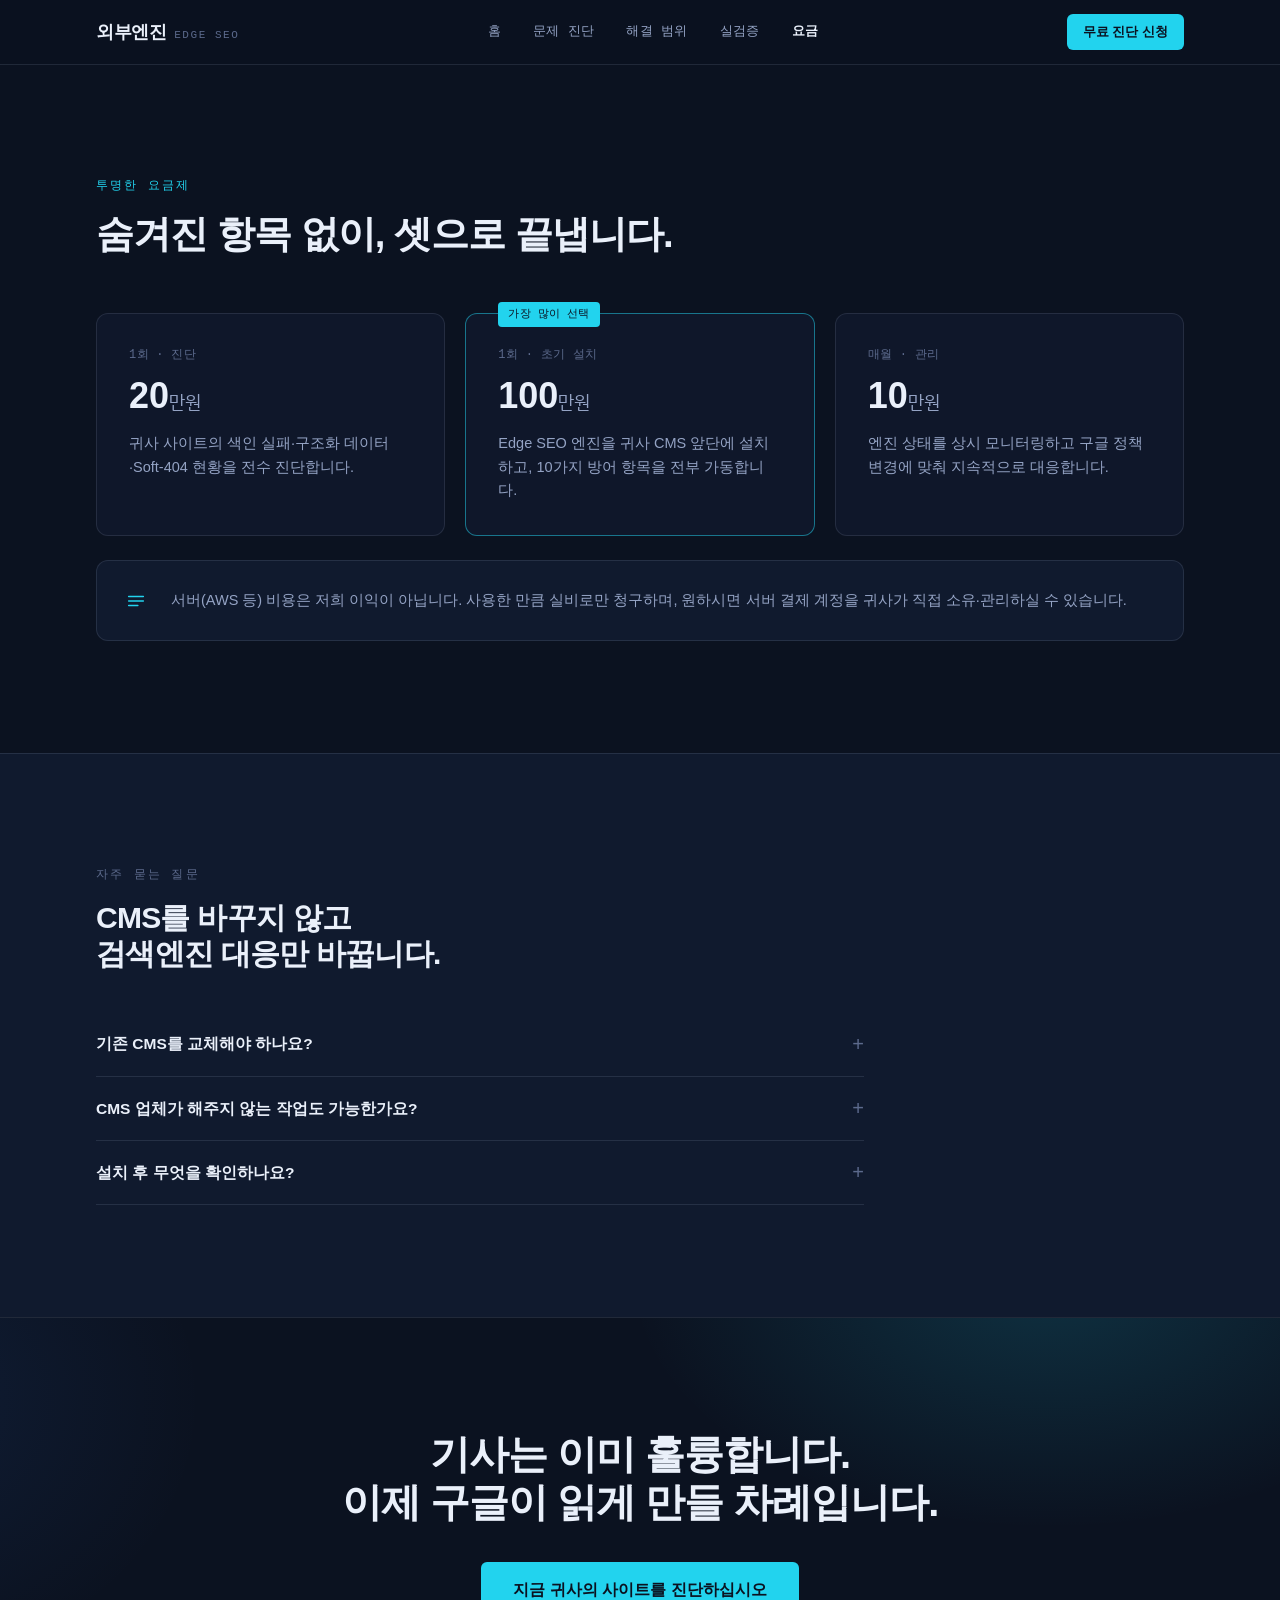
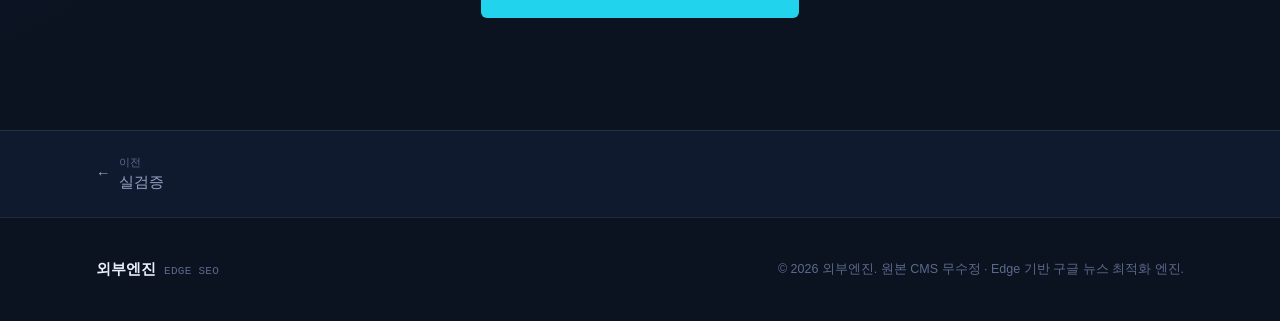
==== pricing.html @ a39e1052 "Add multi-page Edge SEO landing site" ====
<!doctype html>
<html lang="ko">
<head>
<meta charset="utf-8">
<meta name="viewport" content="width=device-width, initial-scale=1">
<title>요금 — 외부엔진 Edge SEO</title>
<link rel="preconnect" href="https://fonts.googleapis.com">
<link rel="preconnect" href="https://fonts.gstatic.com" crossorigin>
<link rel="stylesheet" href="https://fonts.googleapis.com/css2?family=Gothic+A1:wght@500;700;800;900&family=IBM+Plex+Sans+KR:wght@400;500;600;700&family=IBM+Plex+Mono:wght@400;500;600&display=swap">
<link rel="stylesheet" href="style.css">
</head>
<body class="bg-bg text-ink font-body">

<header class="sticky top-0 z-50 border-b border-bord bg-bg/80 backdrop-blur-md">
  <div class="mx-auto max-w-6xl px-5 sm:px-8 h-16 flex items-center justify-between">
    <a href="index.html" class="flex items-baseline gap-2 shrink-0">
      <span class="font-display font-black text-lg tracking-tight">외부엔진</span>
      <span class="font-mono text-[11px] tracking-[0.14em] text-inkfaint uppercase hidden sm:inline">Edge&nbsp;SEO</span>
    </a>
    <nav class="hidden md:flex items-center gap-8 font-mono text-[13px] tracking-wide">
      <a href="index.html" class="text-inkdim hover:text-ink transition-colors">홈</a>
      <a href="problem.html" class="text-inkdim hover:text-ink transition-colors">문제 진단</a>
      <a href="solution.html" class="text-inkdim hover:text-ink transition-colors">해결 범위</a>
      <a href="proof.html" class="text-inkdim hover:text-ink transition-colors">실검증</a>
      <a href="pricing.html" class="text-ink font-semibold" aria-current="page">요금</a>
    </nav>
    <a href="pricing.html#cta" class="shrink-0 rounded-md bg-accent text-bg font-semibold text-[13px] px-4 py-2 hover:bg-white transition-colors">
      무료 진단 신청
    </a>
  </div>
  <nav class="md:hidden flex items-center gap-5 overflow-x-auto px-5 pb-3 font-mono text-[12.5px] tracking-wide border-t border-bord">
      <a href="index.html" class="text-inkdim hover:text-ink transition-colors">홈</a>
      <a href="problem.html" class="text-inkdim hover:text-ink transition-colors">문제 진단</a>
      <a href="solution.html" class="text-inkdim hover:text-ink transition-colors">해결 범위</a>
      <a href="proof.html" class="text-inkdim hover:text-ink transition-colors">실검증</a>
      <a href="pricing.html" class="text-ink font-semibold" aria-current="page">요금</a>
  </nav>
</header>

<main>

<section>
  <div class="mx-auto max-w-6xl px-5 sm:px-8 py-20 sm:py-28">
    <div class="fx-init max-w-2xl">
      <p class="font-mono text-[12px] tracking-[0.18em] uppercase text-accent mb-4">투명한 요금제</p>
      <h1 class="font-display font-extrabold text-3xl sm:text-[2.4rem] leading-[1.2] tracking-tight">
        숨겨진 항목 없이, 셋으로 끝냅니다.
      </h1>
    </div>

    <div class="mt-14 grid md:grid-cols-3 gap-5">
      <div class="fx-init rounded-xl border border-bord bg-surface p-8 flex flex-col">
        <p class="font-mono text-[12px] tracking-wide uppercase text-inkfaint">1회 · 진단</p>
        <p class="mt-3 font-display font-extrabold text-4xl tnum">20<span class="text-lg font-body font-normal text-inkdim">만원</span></p>
        <p class="mt-4 text-[14.5px] leading-relaxed text-inkdim flex-1">귀사 사이트의 색인 실패·구조화 데이터·Soft-404 현황을 전수 진단합니다.</p>
      </div>
      <div class="fx-init rounded-xl border border-accent/50 bg-surface p-8 flex flex-col relative">
        <span class="absolute -top-3 left-8 font-mono text-[11px] tracking-wide uppercase bg-accent text-bg px-2.5 py-1 rounded">가장 많이 선택</span>
        <p class="font-mono text-[12px] tracking-wide uppercase text-inkfaint">1회 · 초기 설치</p>
        <p class="mt-3 font-display font-extrabold text-4xl tnum">100<span class="text-lg font-body font-normal text-inkdim">만원</span></p>
        <p class="mt-4 text-[14.5px] leading-relaxed text-inkdim flex-1">Edge SEO 엔진을 귀사 CMS 앞단에 설치하고, 10가지 방어 항목을 전부 가동합니다.</p>
      </div>
      <div class="fx-init rounded-xl border border-bord bg-surface p-8 flex flex-col">
        <p class="font-mono text-[12px] tracking-wide uppercase text-inkfaint">매월 · 관리</p>
        <p class="mt-3 font-display font-extrabold text-4xl tnum">10<span class="text-lg font-body font-normal text-inkdim">만원</span></p>
        <p class="mt-4 text-[14.5px] leading-relaxed text-inkdim flex-1">엔진 상태를 상시 모니터링하고 구글 정책 변경에 맞춰 지속적으로 대응합니다.</p>
      </div>
    </div>

    <div class="fx-init mt-6 rounded-xl border border-bord bg-bgalt p-6 sm:p-7 flex flex-col sm:flex-row sm:items-center gap-3 sm:gap-6">
      <svg class="shrink-0" width="22" height="22" viewBox="0 0 24 24" fill="none" stroke="#22D3EE" stroke-width="1.7" stroke-linecap="round" stroke-linejoin="round"><path d="M4 7h16M4 12h16M4 17h10"/></svg>
      <p class="text-[14.5px] leading-relaxed text-inkdim">
        서버(AWS 등) 비용은 저희 이익이 아닙니다. 사용한 만큼 실비로만 청구하며, 원하시면 서버 결제 계정을 귀사가 직접 소유·관리하실 수 있습니다.
      </p>
    </div>
  </div>
</section>

<section class="border-t border-bord bg-bgalt">
  <div class="mx-auto max-w-6xl px-5 sm:px-8 py-20 sm:py-28">
    <div class="fx-init max-w-2xl mb-10">
      <p class="font-mono text-[12px] tracking-[0.18em] uppercase text-inkfaint mb-4">자주 묻는 질문</p>
      <h2 class="font-display font-extrabold text-2xl sm:text-3xl leading-[1.2] tracking-tight">
        CMS를 바꾸지 않고<br>검색엔진 대응만 바꿉니다.
      </h2>
    </div>
    <div class="max-w-3xl">
      
      <details class="fx-init group border-b border-bord py-5">
        <summary class="flex items-center justify-between cursor-pointer list-none font-display font-bold text-[15.5px]">
          기존 CMS를 교체해야 하나요?
          <span class="text-inkfaint transition-transform group-open:rotate-45 font-normal text-xl leading-none">+</span>
        </summary>
        <p class="mt-3 text-[14.5px] leading-relaxed text-inkdim">아닙니다. 카페24·워드프레스·엔디소프트 등 주요 CMS와 자체 구축형 시스템 앞단에 연결하는 방식입니다. 원본 콘텐츠와 관리자 화면은 그대로 유지합니다.</p>
      </details>
      <details class="fx-init group border-b border-bord py-5">
        <summary class="flex items-center justify-between cursor-pointer list-none font-display font-bold text-[15.5px]">
          CMS 업체가 해주지 않는 작업도 가능한가요?
          <span class="text-inkfaint transition-transform group-open:rotate-45 font-normal text-xl leading-none">+</span>
        </summary>
        <p class="mt-3 text-[14.5px] leading-relaxed text-inkdim">CMS가 기본 기능으로 제공하지 않거나 운영 정책상 직접 수정해주지 않는 기자 프로필, 발행사 정보, 로고 규격, 대표 URL, 뉴스 사이트맵 신호 등을 외부엔진에서 보완할 수 있습니다.</p>
      </details>
      <details class="fx-init group border-b border-bord py-5">
        <summary class="flex items-center justify-between cursor-pointer list-none font-display font-bold text-[15.5px]">
          설치 후 무엇을 확인하나요?
          <span class="text-inkfaint transition-transform group-open:rotate-45 font-normal text-xl leading-none">+</span>
        </summary>
        <p class="mt-3 text-[14.5px] leading-relaxed text-inkdim">대표 기사와 홈페이지의 HTML·JSON-LD·Canonical·뉴스 사이트맵·접속 응답을 확인하고, Search Console 자료와 함께 적용 범위를 검증합니다.</p>
      </details>
    </div>
  </div>
</section>

<section id="cta" class="relative overflow-hidden border-t border-bord">
  <div class="absolute inset-0 glow"></div>
  <div class="relative mx-auto max-w-6xl px-5 sm:px-8 py-20 sm:py-28 text-center">
    <h2 class="fx-init font-display font-extrabold text-3xl sm:text-[2.5rem] leading-[1.2] tracking-tight max-w-3xl mx-auto">
      기사는 이미 훌륭합니다.<br>이제 구글이 읽게 만들 차례입니다.
    </h2>
    <div class="fx-init mt-9">
      <a href="mailto:mjsong2313@gmail.com?subject=%EC%99%B8%EB%B6%80%EC%97%94%EC%A7%84%20%EB%AC%B4%EB%A3%8C%20%EC%A7%84%EB%8B%A8%20%EC%8B%A0%EC%B2%AD" class="inline-flex justify-center items-center rounded-md bg-accent text-bg font-semibold px-8 py-4 hover:bg-white transition-colors">
        지금 귀사의 사이트를 진단하십시오
      </a>
    </div>
  </div>
</section>

</main>

<nav class="border-t border-bord bg-bgalt" aria-label="페이지 이동">
  <div class="mx-auto max-w-6xl px-5 sm:px-8 py-6 flex items-center justify-between text-[14.5px]">
    <a href="proof.html" class="group inline-flex items-center gap-2 text-inkdim hover:text-ink transition-colors">
        <span aria-hidden="true">←</span>
        <span><span class="block text-[11px] font-mono uppercase tracking-wide text-inkfaint">이전</span>실검증</span>
      </a>
    <span></span>
  </div>
</nav>
<footer class="border-t border-bord">
  <div class="mx-auto max-w-6xl px-5 sm:px-8 py-10 flex flex-col sm:flex-row items-start sm:items-center justify-between gap-4">
    <div class="flex items-baseline gap-2">
      <span class="font-display font-black text-[15px]">외부엔진</span>
      <span class="font-mono text-[11px] text-inkfaint uppercase tracking-wide">Edge SEO</span>
    </div>
    <p class="text-[12.5px] text-inkfaint">© 2026 외부엔진. 원본 CMS 무수정 · Edge 기반 구글 뉴스 최적화 엔진.</p>
  </div>
</footer>

<script src="reveal.js"></script>
</body>
</html>
---- style.css ----
/*! tailwindcss v4.3.3 | MIT License | https://tailwindcss.com */
@layer properties{@supports (((-webkit-hyphens:none)) and (not (margin-trim:inline))) or ((-moz-orient:inline) and (not (color:rgb(from red r g b)))){*,:before,:after,::backdrop{--tw-space-y-reverse:0;--tw-border-style:solid;--tw-leading:initial;--tw-font-weight:initial;--tw-tracking:initial;--tw-shadow:0 0 #0000;--tw-shadow-color:initial;--tw-shadow-alpha:100%;--tw-inset-shadow:0 0 #0000;--tw-inset-shadow-color:initial;--tw-inset-shadow-alpha:100%;--tw-ring-color:initial;--tw-ring-shadow:0 0 #0000;--tw-inset-ring-color:initial;--tw-inset-ring-shadow:0 0 #0000;--tw-ring-inset:initial;--tw-ring-offset-width:0px;--tw-ring-offset-color:#fff;--tw-ring-offset-shadow:0 0 #0000;--tw-blur:initial;--tw-brightness:initial;--tw-contrast:initial;--tw-grayscale:initial;--tw-hue-rotate:initial;--tw-invert:initial;--tw-opacity:initial;--tw-saturate:initial;--tw-sepia:initial;--tw-drop-shadow:initial;--tw-drop-shadow-color:initial;--tw-drop-shadow-alpha:100%;--tw-drop-shadow-size:initial;--tw-backdrop-blur:initial;--tw-backdrop-brightness:initial;--tw-backdrop-contrast:initial;--tw-backdrop-grayscale:initial;--tw-backdrop-hue-rotate:initial;--tw-backdrop-invert:initial;--tw-backdrop-opacity:initial;--tw-backdrop-saturate:initial;--tw-backdrop-sepia:initial}}}@layer theme{:root,:host{--font-sans:-apple-system, BlinkMacSystemFont, "Segoe UI", Roboto, "Helvetica Neue", "Noto Sans", Arial, sans-serif, "Apple Color Emoji", "Segoe UI Emoji", "Segoe UI Symbol", "Noto Color Emoji";--font-mono:"IBM Plex Mono", ui-monospace, SFMono-Regular, monospace;--color-black:#000;--color-white:#fff;--spacing:.25rem;--container-2xl:42rem;--container-3xl:48rem;--container-6xl:72rem;--text-lg:1.125rem;--text-lg--line-height:calc(1.75 / 1.125);--text-xl:1.25rem;--text-xl--line-height:calc(1.75 / 1.25);--text-2xl:1.5rem;--text-2xl--line-height:calc(2 / 1.5);--text-3xl:1.875rem;--text-3xl--line-height:calc(2.25 / 1.875);--text-4xl:2.25rem;--text-4xl--line-height:calc(2.5 / 2.25);--text-5xl:3rem;--text-5xl--line-height:1;--text-6xl:3.75rem;--text-6xl--line-height:1;--font-weight-normal:400;--font-weight-medium:500;--font-weight-semibold:600;--font-weight-bold:700;--font-weight-extrabold:800;--font-weight-black:900;--tracking-tight:-.025em;--tracking-wide:.025em;--leading-snug:1.375;--leading-relaxed:1.625;--radius-md:.375rem;--radius-xl:.75rem;--blur-md:12px;--blur-2xl:40px;--default-transition-duration:.15s;--default-transition-timing-function:cubic-bezier(.4, 0, .2, 1);--default-font-family:var(--font-sans);--default-mono-font-family:var(--font-mono);--color-bg:#0b1220;--color-bgalt:#101a2e;--color-surface:#0f172a;--color-surface2:#16213a;--color-bord:#94a3b829;--color-bordstrong:#94a3b84d;--color-ink:#eaf0fa;--color-inkdim:#94a3c4;--color-inkfaint:#5c6a8c;--color-accent:#22d3ee;--color-ok:#34d399;--font-display:"Gothic A1", "Apple SD Gothic Neo", sans-serif;--font-body:"IBM Plex Sans KR", "Apple SD Gothic Neo", sans-serif}}@layer base{*,:after,:before,::backdrop{box-sizing:border-box;border:0 solid;margin:0;padding:0}::file-selector-button{box-sizing:border-box;border:0 solid;margin:0;padding:0}html,:host{-webkit-text-size-adjust:100%;tab-size:4;line-height:1.5;font-family:var(--default-font-family,-apple-system, BlinkMacSystemFont, "Segoe UI", Roboto, "Helvetica Neue", "Noto Sans", Arial, sans-serif, "Apple Color Emoji", "Segoe UI Emoji", "Segoe UI Symbol", "Noto Color Emoji");font-feature-settings:var(--default-font-feature-settings,normal);font-variation-settings:var(--default-font-variation-settings,normal);-webkit-tap-highlight-color:transparent}hr{height:0;color:inherit;border-top-width:1px}abbr:where([title]){-webkit-text-decoration:underline dotted;text-decoration:underline dotted}h1,h2,h3,h4,h5,h6{font-size:inherit;font-weight:inherit}a{color:inherit;-webkit-text-decoration:inherit;-webkit-text-decoration:inherit;-webkit-text-decoration:inherit;text-decoration:inherit}b,strong{font-weight:bolder}code,kbd,samp,pre{font-family:var(--default-mono-font-family,ui-monospace, SFMono-Regular, Menlo, Monaco, Consolas, "Liberation Mono", "Courier New", monospace);font-feature-settings:var(--default-mono-font-feature-settings,normal);font-variation-settings:var(--default-mono-font-variation-settings,normal);font-size:1em}small{font-size:80%}sub,sup{vertical-align:baseline;font-size:75%;line-height:0;position:relative}sub{bottom:-.25em}sup{top:-.5em}table{text-indent:0;border-color:inherit;border-collapse:collapse}:-moz-focusring:where(:not(iframe)){outline:auto}progress{vertical-align:baseline}summary{display:list-item}ol,ul,menu{list-style:none}img,svg,video,canvas,audio,iframe,embed,object{vertical-align:middle;display:block}img,video{max-width:100%;height:auto}button,input,select,optgroup,textarea{font:inherit;font-feature-settings:inherit;font-variation-settings:inherit;letter-spacing:inherit;color:inherit;opacity:1;background-color:#0000;border-radius:0}::file-selector-button{font:inherit;font-feature-settings:inherit;font-variation-settings:inherit;letter-spacing:inherit;color:inherit;opacity:1;background-color:#0000;border-radius:0}:where(select:is([multiple],[size])) optgroup{font-weight:bolder}:where(select:is([multiple],[size])) optgroup option{padding-inline-start:20px}::file-selector-button{margin-inline-end:4px}::placeholder{opacity:1}@supports (not ((-webkit-appearance:-apple-pay-button))) or (contain-intrinsic-size:1px){::placeholder{color:currentColor}@supports (color:color-mix(in lab, red, red)){::placeholder{color:color-mix(in oklab, currentcolor 50%, transparent)}}}textarea{resize:vertical}::-webkit-search-decoration{-webkit-appearance:none}::-webkit-date-and-time-value{min-height:1lh;text-align:inherit}::-webkit-datetime-edit{display:inline-flex}::-webkit-datetime-edit-fields-wrapper{padding:0}::-webkit-datetime-edit{padding-block:0}::-webkit-datetime-edit-year-field{padding-block:0}::-webkit-datetime-edit-month-field{padding-block:0}::-webkit-datetime-edit-day-field{padding-block:0}::-webkit-datetime-edit-hour-field{padding-block:0}::-webkit-datetime-edit-minute-field{padding-block:0}::-webkit-datetime-edit-second-field{padding-block:0}::-webkit-datetime-edit-millisecond-field{padding-block:0}::-webkit-datetime-edit-meridiem-field{padding-block:0}::-webkit-calendar-picker-indicator{line-height:1}:-moz-ui-invalid{box-shadow:none}button,input:where([type=button],[type=reset],[type=submit]){appearance:button}::file-selector-button{appearance:button}::-webkit-inner-spin-button{height:auto}::-webkit-outer-spin-button{height:auto}[hidden]:where(:not([hidden=until-found])){display:none!important}}@layer components;@layer utilities{.pointer-events-none{pointer-events:none}.absolute{position:absolute}.relative{position:relative}.sticky{position:sticky}.-inset-6{inset:calc(var(--spacing) * -6)}.inset-0{inset:0}.-top-3{top:calc(var(--spacing) * -3)}.top-0{top:0}.left-8{left:calc(var(--spacing) * 8)}.-z-10{z-index:calc(10 * -1)}.z-50{z-index:50}.mx-auto{margin-inline:auto}.mt-0\.5{margin-top:calc(var(--spacing) * .5)}.mt-2{margin-top:calc(var(--spacing) * 2)}.mt-3{margin-top:calc(var(--spacing) * 3)}.mt-4{margin-top:calc(var(--spacing) * 4)}.mt-5{margin-top:calc(var(--spacing) * 5)}.mt-6{margin-top:calc(var(--spacing) * 6)}.mt-9{margin-top:calc(var(--spacing) * 9)}.mt-10{margin-top:calc(var(--spacing) * 10)}.mt-14{margin-top:calc(var(--spacing) * 14)}.mb-3{margin-bottom:calc(var(--spacing) * 3)}.mb-4{margin-bottom:calc(var(--spacing) * 4)}.mb-6{margin-bottom:calc(var(--spacing) * 6)}.mb-10{margin-bottom:calc(var(--spacing) * 10)}.ml-3{margin-left:calc(var(--spacing) * 3)}.block{display:block}.flex{display:flex}.grid{display:grid}.hidden{display:none}.inline-flex{display:inline-flex}.h-1\.5{height:calc(var(--spacing) * 1.5)}.h-2\.5{height:calc(var(--spacing) * 2.5)}.h-16{height:calc(var(--spacing) * 16)}.w-1\.5{width:calc(var(--spacing) * 1.5)}.w-2\.5{width:calc(var(--spacing) * 2.5)}.max-w-2xl{max-width:var(--container-2xl)}.max-w-3xl{max-width:var(--container-3xl)}.max-w-6xl{max-width:var(--container-6xl)}.max-w-\[42ch\]{max-width:42ch}.max-w-\[46ch\]{max-width:46ch}.flex-1{flex:1}.shrink-0{flex-shrink:0}.cursor-pointer{cursor:pointer}.list-none{list-style-type:none}.flex-col{flex-direction:column}.flex-wrap{flex-wrap:wrap}.items-baseline{align-items:baseline}.items-center{align-items:center}.items-start{align-items:flex-start}.justify-between{justify-content:space-between}.justify-center{justify-content:center}.gap-1\.5{gap:calc(var(--spacing) * 1.5)}.gap-2{gap:calc(var(--spacing) * 2)}.gap-3{gap:calc(var(--spacing) * 3)}.gap-4{gap:calc(var(--spacing) * 4)}.gap-5{gap:calc(var(--spacing) * 5)}.gap-8{gap:calc(var(--spacing) * 8)}.gap-12{gap:calc(var(--spacing) * 12)}.gap-14{gap:calc(var(--spacing) * 14)}.gap-px{gap:1px}:where(.space-y-4>:not(:last-child)){--tw-space-y-reverse:0;margin-block-start:calc(calc(var(--spacing) * 4) * var(--tw-space-y-reverse));margin-block-end:calc(calc(var(--spacing) * 4) * calc(1 - var(--tw-space-y-reverse)))}.gap-x-6{column-gap:calc(var(--spacing) * 6)}.gap-y-2{row-gap:calc(var(--spacing) * 2)}.overflow-hidden{overflow:hidden}.overflow-x-auto{overflow-x:auto}.rounded{border-radius:.25rem}.rounded-\[2rem\]{border-radius:2rem}.rounded-full{border-radius:3.40282e38px}.rounded-md{border-radius:var(--radius-md)}.rounded-xl{border-radius:var(--radius-xl)}.border{border-style:var(--tw-border-style);border-width:1px}.border-t{border-top-style:var(--tw-border-style);border-top-width:1px}.border-b{border-bottom-style:var(--tw-border-style);border-bottom-width:1px}.border-l-2{border-left-style:var(--tw-border-style);border-left-width:2px}.border-accent\/50{border-color:#22d3ee80}@supports (color:color-mix(in lab, red, red)){.border-accent\/50{border-color:color-mix(in oklab, var(--color-accent) 50%, transparent)}}.border-bord{border-color:var(--color-bord)}.border-bordstrong{border-color:var(--color-bordstrong)}.border-ok\/25{border-color:#34d39940}@supports (color:color-mix(in lab, red, red)){.border-ok\/25{border-color:color-mix(in oklab, var(--color-ok) 25%, transparent)}}.bg-\[\#5C6A8C\]\/50{background-color:oklab(52.6185% -.00284633 -.0564316/.5)}.bg-accent{background-color:var(--color-accent)}.bg-accent\/10{background-color:#22d3ee1a}@supports (color:color-mix(in lab, red, red)){.bg-accent\/10{background-color:color-mix(in oklab, var(--color-accent) 10%, transparent)}}.bg-bg{background-color:var(--color-bg)}.bg-bg\/80{background-color:#0b1220cc}@supports (color:color-mix(in lab, red, red)){.bg-bg\/80{background-color:color-mix(in oklab, var(--color-bg) 80%, transparent)}}.bg-bgalt{background-color:var(--color-bgalt)}.bg-bord{background-color:var(--color-bord)}.bg-current{background-color:currentColor}.bg-ok\/10{background-color:#34d3991a}@supports (color:color-mix(in lab, red, red)){.bg-ok\/10{background-color:color-mix(in oklab, var(--color-ok) 10%, transparent)}}.bg-surface{background-color:var(--color-surface)}.bg-surface2{background-color:var(--color-surface2)}.p-5{padding:calc(var(--spacing) * 5)}.p-6{padding:calc(var(--spacing) * 6)}.p-7{padding:calc(var(--spacing) * 7)}.p-8{padding:calc(var(--spacing) * 8)}.px-2\.5{padding-inline:calc(var(--spacing) * 2.5)}.px-3{padding-inline:calc(var(--spacing) * 3)}.px-4{padding-inline:calc(var(--spacing) * 4)}.px-5{padding-inline:calc(var(--spacing) * 5)}.px-6{padding-inline:calc(var(--spacing) * 6)}.px-8{padding-inline:calc(var(--spacing) * 8)}.py-1{padding-block:var(--spacing)}.py-2{padding-block:calc(var(--spacing) * 2)}.py-3{padding-block:calc(var(--spacing) * 3)}.py-3\.5{padding-block:calc(var(--spacing) * 3.5)}.py-4{padding-block:calc(var(--spacing) * 4)}.py-5{padding-block:calc(var(--spacing) * 5)}.py-6{padding-block:calc(var(--spacing) * 6)}.py-10{padding-block:calc(var(--spacing) * 10)}.py-16{padding-block:calc(var(--spacing) * 16)}.py-20{padding-block:calc(var(--spacing) * 20)}.pt-6{padding-top:calc(var(--spacing) * 6)}.pt-16{padding-top:calc(var(--spacing) * 16)}.pb-3{padding-bottom:calc(var(--spacing) * 3)}.pb-20{padding-bottom:calc(var(--spacing) * 20)}.pl-4{padding-left:calc(var(--spacing) * 4)}.text-center{text-align:center}.text-right{text-align:right}.align-top{vertical-align:top}.font-body{font-family:var(--font-body)}.font-display{font-family:var(--font-display)}.font-mono{font-family:var(--font-mono)}.text-2xl{font-size:var(--text-2xl);line-height:var(--tw-leading,var(--text-2xl--line-height))}.text-3xl{font-size:var(--text-3xl);line-height:var(--tw-leading,var(--text-3xl--line-height))}.text-4xl{font-size:var(--text-4xl);line-height:var(--tw-leading,var(--text-4xl--line-height))}.text-5xl{font-size:var(--text-5xl);line-height:var(--tw-leading,var(--text-5xl--line-height))}.text-lg{font-size:var(--text-lg);line-height:var(--tw-leading,var(--text-lg--line-height))}.text-xl{font-size:var(--text-xl);line-height:var(--tw-leading,var(--text-xl--line-height))}.text-\[2\.35rem\]{font-size:2.35rem}.text-\[11px\]{font-size:11px}.text-\[12\.5px\]{font-size:12.5px}.text-\[12px\]{font-size:12px}.text-\[13\.5px\]{font-size:13.5px}.text-\[13px\]{font-size:13px}.text-\[14\.5px\]{font-size:14.5px}.text-\[15\.5px\]{font-size:15.5px}.text-\[15px\]{font-size:15px}.text-\[16px\]{font-size:16px}.leading-\[1\.2\]{--tw-leading:1.2;line-height:1.2}.leading-\[1\.9\]{--tw-leading:1.9;line-height:1.9}.leading-\[1\.16\]{--tw-leading:1.16;line-height:1.16}.leading-none{--tw-leading:1;line-height:1}.leading-relaxed{--tw-leading:var(--leading-relaxed);line-height:var(--leading-relaxed)}.leading-snug{--tw-leading:var(--leading-snug);line-height:var(--leading-snug)}.font-black{--tw-font-weight:var(--font-weight-black);font-weight:var(--font-weight-black)}.font-bold{--tw-font-weight:var(--font-weight-bold);font-weight:var(--font-weight-bold)}.font-extrabold{--tw-font-weight:var(--font-weight-extrabold);font-weight:var(--font-weight-extrabold)}.font-medium{--tw-font-weight:var(--font-weight-medium);font-weight:var(--font-weight-medium)}.font-normal{--tw-font-weight:var(--font-weight-normal);font-weight:var(--font-weight-normal)}.font-semibold{--tw-font-weight:var(--font-weight-semibold);font-weight:var(--font-weight-semibold)}.tracking-\[0\.14em\]{--tw-tracking:.14em;letter-spacing:.14em}.tracking-\[0\.18em\]{--tw-tracking:.18em;letter-spacing:.18em}.tracking-tight{--tw-tracking:var(--tracking-tight);letter-spacing:var(--tracking-tight)}.tracking-wide{--tw-tracking:var(--tracking-wide);letter-spacing:var(--tracking-wide)}.text-accent{color:var(--color-accent)}.text-bg{color:var(--color-bg)}.text-ink{color:var(--color-ink)}.text-inkdim{color:var(--color-inkdim)}.text-inkfaint{color:var(--color-inkfaint)}.text-ok{color:var(--color-ok)}.uppercase{text-transform:uppercase}.shadow-2xl{--tw-shadow:0 25px 50px -12px var(--tw-shadow-color,#00000040);box-shadow:var(--tw-inset-shadow), var(--tw-inset-ring-shadow), var(--tw-ring-offset-shadow), var(--tw-ring-shadow), var(--tw-shadow)}.shadow-black\/40{--tw-shadow-color:#0006}@supports (color:color-mix(in lab, red, red)){.shadow-black\/40{--tw-shadow-color:color-mix(in oklab, color-mix(in oklab, var(--color-black) 40%, transparent) var(--tw-shadow-alpha), transparent)}}.blur-2xl{--tw-blur:blur(var(--blur-2xl));filter:var(--tw-blur,) var(--tw-brightness,) var(--tw-contrast,) var(--tw-grayscale,) var(--tw-hue-rotate,) var(--tw-invert,) var(--tw-saturate,) var(--tw-sepia,) var(--tw-drop-shadow,)}.backdrop-blur-md{--tw-backdrop-blur:blur(var(--blur-md));-webkit-backdrop-filter:var(--tw-backdrop-blur,) var(--tw-backdrop-brightness,) var(--tw-backdrop-contrast,) var(--tw-backdrop-grayscale,) var(--tw-backdrop-hue-rotate,) var(--tw-backdrop-invert,) var(--tw-backdrop-opacity,) var(--tw-backdrop-saturate,) var(--tw-backdrop-sepia,);backdrop-filter:var(--tw-backdrop-blur,) var(--tw-backdrop-brightness,) var(--tw-backdrop-contrast,) var(--tw-backdrop-grayscale,) var(--tw-backdrop-hue-rotate,) var(--tw-backdrop-invert,) var(--tw-backdrop-opacity,) var(--tw-backdrop-saturate,) var(--tw-backdrop-sepia,)}.transition-colors{transition-property:color,background-color,border-color,outline-color,text-decoration-color,fill,stroke,--tw-gradient-from,--tw-gradient-via,--tw-gradient-to;transition-timing-function:var(--tw-ease,var(--default-transition-timing-function));transition-duration:var(--tw-duration,var(--default-transition-duration))}.transition-transform{transition-property:transform,translate,scale,rotate;transition-timing-function:var(--tw-ease,var(--default-transition-timing-function));transition-duration:var(--tw-duration,var(--default-transition-duration))}.group-open\:rotate-45:is(:where(.group):is([open],:popover-open,:open) *){rotate:45deg}@media (hover:hover){.hover\:border-inkdim:hover{border-color:var(--color-inkdim)}.hover\:bg-white:hover{background-color:var(--color-white)}.hover\:text-ink:hover{color:var(--color-ink)}}@media (min-width:40rem){.sm\:block{display:block}.sm\:inline{display:inline}.sm\:grid-cols-2{grid-template-columns:repeat(2,minmax(0,1fr))}.sm\:flex-row{flex-direction:row}.sm\:items-center{align-items:center}.sm\:gap-6{gap:calc(var(--spacing) * 6)}.sm\:p-6{padding:calc(var(--spacing) * 6)}.sm\:p-7{padding:calc(var(--spacing) * 7)}.sm\:p-8{padding:calc(var(--spacing) * 8)}.sm\:p-9{padding:calc(var(--spacing) * 9)}.sm\:px-8{padding-inline:calc(var(--spacing) * 8)}.sm\:py-20{padding-block:calc(var(--spacing) * 20)}.sm\:py-28{padding-block:calc(var(--spacing) * 28)}.sm\:pt-24{padding-top:calc(var(--spacing) * 24)}.sm\:pb-28{padding-bottom:calc(var(--spacing) * 28)}.sm\:text-3xl{font-size:var(--text-3xl);line-height:var(--tw-leading,var(--text-3xl--line-height))}.sm\:text-5xl{font-size:var(--text-5xl);line-height:var(--tw-leading,var(--text-5xl--line-height))}.sm\:text-6xl{font-size:var(--text-6xl);line-height:var(--tw-leading,var(--text-6xl--line-height))}.sm\:text-\[2\.3rem\]{font-size:2.3rem}.sm\:text-\[2\.4rem\]{font-size:2.4rem}.sm\:text-\[2\.5rem\]{font-size:2.5rem}.sm\:text-\[2\.6rem\]{font-size:2.6rem}.sm\:text-\[13\.5px\]{font-size:13.5px}.sm\:text-\[17px\]{font-size:17px}.sm\:leading-\[1\.14\]{--tw-leading:1.14;line-height:1.14}}@media (min-width:48rem){.md\:flex{display:flex}.md\:hidden{display:none}.md\:grid-cols-2{grid-template-columns:repeat(2,minmax(0,1fr))}.md\:grid-cols-3{grid-template-columns:repeat(3,minmax(0,1fr))}}@media (min-width:64rem){.lg\:grid-cols-4{grid-template-columns:repeat(4,minmax(0,1fr))}.lg\:grid-cols-5{grid-template-columns:repeat(5,minmax(0,1fr))}.lg\:grid-cols-\[0\.9fr_1\.1fr\]{grid-template-columns:.9fr 1.1fr}.lg\:grid-cols-\[1\.05fr_0\.95fr\]{grid-template-columns:1.05fr .95fr}}}:root{color-scheme:dark}*{box-sizing:border-box}html{scroll-behavior:smooth}body{color:#eaf0fa;-webkit-font-smoothing:antialiased;background:#0b1220;font-family:"\"IBM Plex Sans KR\"","\"Apple SD Gothic Neo\"",sans-serif}h1,h2,h3{text-wrap:balance}.font-display{font-family:"\"Gothic A1\"","\"Apple SD Gothic Neo\"",sans-serif}.font-mono{font-family:"\"IBM Plex Mono\"",ui-monospace,SFMono-Regular,monospace}.tnum{font-variant-numeric:tabular-nums}.glow{background:radial-gradient(700px 420px at 82% -10%,#22d3ee29,#0000 60%),radial-gradient(600px 500px at -10% 20%,#3b82f61a,#0000 55%)}.grid-veil{background-image:linear-gradient(#94a3b80f 1px,#0000 1px),linear-gradient(90deg,#94a3b80f 1px,#0000 1px);background-size:44px 44px;-webkit-mask-image:radial-gradient(600px 380px at 78% 10%,#000,#0000 75%);mask-image:radial-gradient(600px 380px at 78% 10%,#000,#0000 75%)}.accent-text{color:#0000;background:linear-gradient(95deg,#22d3ee 0%,#3b82f6 100%);-webkit-background-clip:text;background-clip:text}.fx-init{opacity:1;transform:none}.fx-init.fx-init-active{opacity:0;transform:translateY(18px)}.fx-init.fx-init-active.fx-in{opacity:1;transition:opacity .7s cubic-bezier(.2,.7,.2,1),transform .7s cubic-bezier(.2,.7,.2,1);transform:translateY(0)}@media (prefers-reduced-motion:reduce){.fx-init.fx-init-active{opacity:1;transform:none}}.console-cursor{vertical-align:-2px;background:#22d3ee;width:8px;height:1.1em;margin-left:2px;animation:1s step-end infinite blink;display:inline-block}@keyframes blink{50%{opacity:0}}@media (prefers-reduced-motion:reduce){.console-cursor{animation:none}}.check-row{opacity:0;animation:.5s forwards reveal}@keyframes reveal{to{opacity:1}}@media (prefers-reduced-motion:reduce){.check-row{opacity:1;animation:none}}a:focus-visible,button:focus-visible{outline-offset:3px;outline:2px solid #22d3ee}details>summary{list-style:none}details>summary::-webkit-details-marker{display:none}@property --tw-space-y-reverse{syntax:"*";inherits:false;initial-value:0}@property --tw-border-style{syntax:"*";inherits:false;initial-value:solid}@property --tw-leading{syntax:"*";inherits:false}@property --tw-font-weight{syntax:"*";inherits:false}@property --tw-tracking{syntax:"*";inherits:false}@property --tw-shadow{syntax:"*";inherits:false;initial-value:0 0 #0000}@property --tw-shadow-color{syntax:"*";inherits:false}@property --tw-shadow-alpha{syntax:"<percentage>";inherits:false;initial-value:100%}@property --tw-inset-shadow{syntax:"*";inherits:false;initial-value:0 0 #0000}@property --tw-inset-shadow-color{syntax:"*";inherits:false}@property --tw-inset-shadow-alpha{syntax:"<percentage>";inherits:false;initial-value:100%}@property --tw-ring-color{syntax:"*";inherits:false}@property --tw-ring-shadow{syntax:"*";inherits:false;initial-value:0 0 #0000}@property --tw-inset-ring-color{syntax:"*";inherits:false}@property --tw-inset-ring-shadow{syntax:"*";inherits:false;initial-value:0 0 #0000}@property --tw-ring-inset{syntax:"*";inherits:false}@property --tw-ring-offset-width{syntax:"<length>";inherits:false;initial-value:0}@property --tw-ring-offset-color{syntax:"*";inherits:false;initial-value:#fff}@property --tw-ring-offset-shadow{syntax:"*";inherits:false;initial-value:0 0 #0000}@property --tw-blur{syntax:"*";inherits:false}@property --tw-brightness{syntax:"*";inherits:false}@property --tw-contrast{syntax:"*";inherits:false}@property --tw-grayscale{syntax:"*";inherits:false}@property --tw-hue-rotate{syntax:"*";inherits:false}@property --tw-invert{syntax:"*";inherits:false}@property --tw-opacity{syntax:"*";inherits:false}@property --tw-saturate{syntax:"*";inherits:false}@property --tw-sepia{syntax:"*";inherits:false}@property --tw-drop-shadow{syntax:"*";inherits:false}@property --tw-drop-shadow-color{syntax:"*";inherits:false}@property --tw-drop-shadow-alpha{syntax:"<percentage>";inherits:false;initial-value:100%}@property --tw-drop-shadow-size{syntax:"*";inherits:false}@property --tw-backdrop-blur{syntax:"*";inherits:false}@property --tw-backdrop-brightness{syntax:"*";inherits:false}@property --tw-backdrop-contrast{syntax:"*";inherits:false}@property --tw-backdrop-grayscale{syntax:"*";inherits:false}@property --tw-backdrop-hue-rotate{syntax:"*";inherits:false}@property --tw-backdrop-invert{syntax:"*";inherits:false}@property --tw-backdrop-opacity{syntax:"*";inherits:false}@property --tw-backdrop-saturate{syntax:"*";inherits:false}@property --tw-backdrop-sepia{syntax:"*";inherits:false}
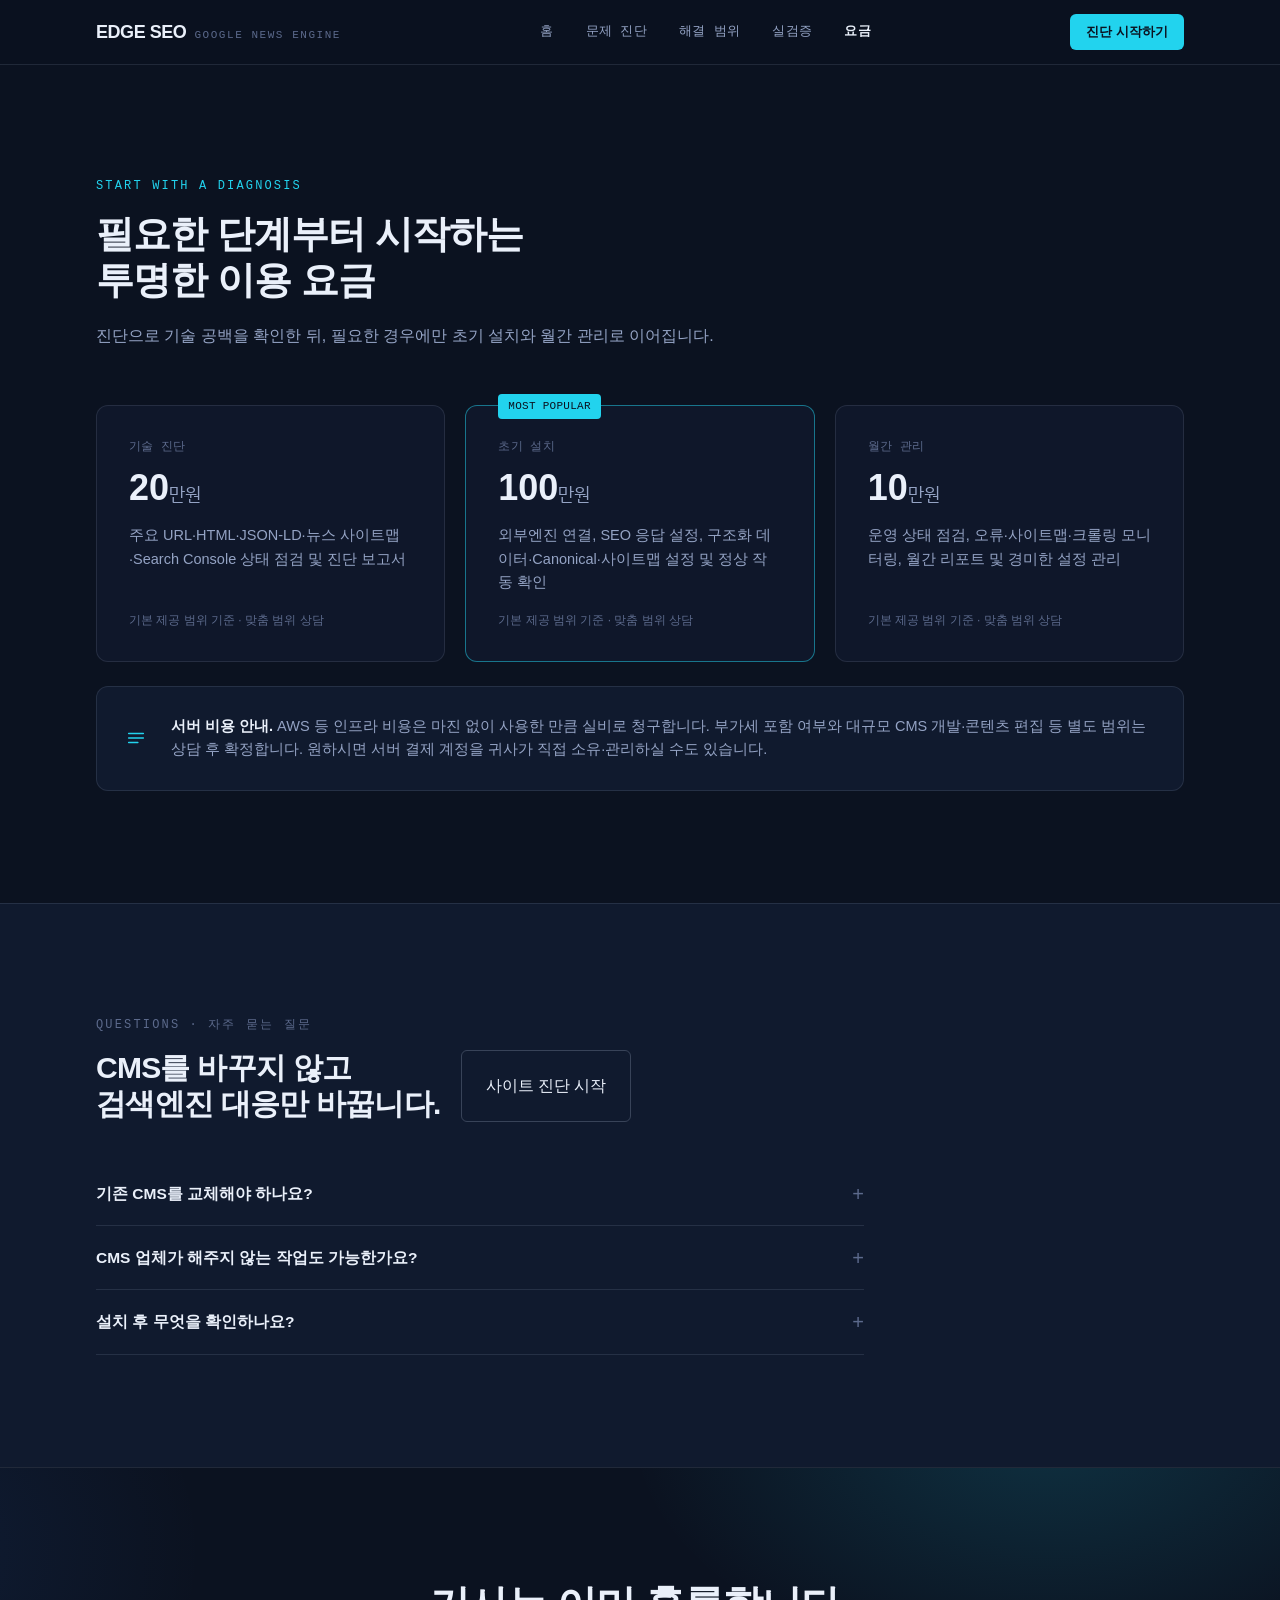
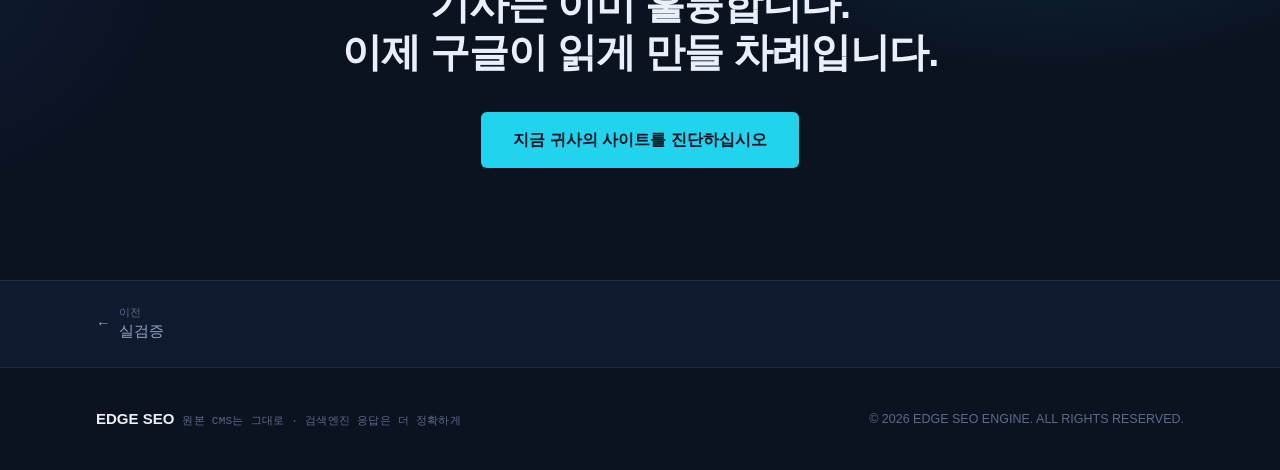
==== commit 5e72b5f3: "Match landing content to Manus source text" ====
--- a/pricing.html
+++ b/pricing.html
@@ -14,8 +14,8 @@
 <header class="sticky top-0 z-50 border-b border-bord bg-bg/80 backdrop-blur-md">
   <div class="mx-auto max-w-6xl px-5 sm:px-8 h-16 flex items-center justify-between">
     <a href="index.html" class="flex items-baseline gap-2 shrink-0">
-      <span class="font-display font-black text-lg tracking-tight">외부엔진</span>
-      <span class="font-mono text-[11px] tracking-[0.14em] text-inkfaint uppercase hidden sm:inline">Edge&nbsp;SEO</span>
+      <span class="font-display font-black text-lg tracking-tight">EDGE SEO</span>
+      <span class="font-mono text-[11px] tracking-[0.14em] text-inkfaint uppercase hidden sm:inline">Google&nbsp;News&nbsp;Engine</span>
     </a>
     <nav class="hidden md:flex items-center gap-8 font-mono text-[13px] tracking-wide">
       <a href="index.html" class="text-inkdim hover:text-ink transition-colors">홈</a>
@@ -25,7 +25,7 @@
       <a href="pricing.html" class="text-ink font-semibold" aria-current="page">요금</a>
     </nav>
     <a href="pricing.html#cta" class="shrink-0 rounded-md bg-accent text-bg font-semibold text-[13px] px-4 py-2 hover:bg-white transition-colors">
-      무료 진단 신청
+      진단 시작하기
     </a>
   </div>
   <nav class="md:hidden flex items-center gap-5 overflow-x-auto px-5 pb-3 font-mono text-[12.5px] tracking-wide border-t border-bord">
@@ -42,35 +42,43 @@
 <section>
   <div class="mx-auto max-w-6xl px-5 sm:px-8 py-20 sm:py-28">
     <div class="fx-init max-w-2xl">
-      <p class="font-mono text-[12px] tracking-[0.18em] uppercase text-accent mb-4">투명한 요금제</p>
+      <p class="font-mono text-[12px] tracking-[0.18em] uppercase text-accent mb-4">START WITH A DIAGNOSIS</p>
       <h1 class="font-display font-extrabold text-3xl sm:text-[2.4rem] leading-[1.2] tracking-tight">
-        숨겨진 항목 없이, 셋으로 끝냅니다.
+        필요한 단계부터 시작하는<br>투명한 이용 요금
       </h1>
+      <p class="mt-5 text-[16px] leading-relaxed text-inkdim">
+        진단으로 기술 공백을 확인한 뒤, 필요한 경우에만 초기 설치와 월간 관리로 이어집니다.
+      </p>
     </div>
 
     <div class="mt-14 grid md:grid-cols-3 gap-5">
       <div class="fx-init rounded-xl border border-bord bg-surface p-8 flex flex-col">
-        <p class="font-mono text-[12px] tracking-wide uppercase text-inkfaint">1회 · 진단</p>
+        <p class="font-mono text-[12px] tracking-wide uppercase text-inkfaint">기술 진단</p>
         <p class="mt-3 font-display font-extrabold text-4xl tnum">20<span class="text-lg font-body font-normal text-inkdim">만원</span></p>
-        <p class="mt-4 text-[14.5px] leading-relaxed text-inkdim flex-1">귀사 사이트의 색인 실패·구조화 데이터·Soft-404 현황을 전수 진단합니다.</p>
+        <p class="mt-4 text-[14.5px] leading-relaxed text-inkdim flex-1">주요 URL·HTML·JSON-LD·뉴스 사이트맵·Search Console 상태 점검 및 진단 보고서</p>
+        <p class="mt-4 text-[12px] text-inkfaint">기본 제공 범위 기준 · 맞춤 범위 상담</p>
       </div>
       <div class="fx-init rounded-xl border border-accent/50 bg-surface p-8 flex flex-col relative">
-        <span class="absolute -top-3 left-8 font-mono text-[11px] tracking-wide uppercase bg-accent text-bg px-2.5 py-1 rounded">가장 많이 선택</span>
-        <p class="font-mono text-[12px] tracking-wide uppercase text-inkfaint">1회 · 초기 설치</p>
+        <span class="absolute -top-3 left-8 font-mono text-[11px] tracking-wide uppercase bg-accent text-bg px-2.5 py-1 rounded">MOST POPULAR</span>
+        <p class="font-mono text-[12px] tracking-wide uppercase text-inkfaint">초기 설치</p>
         <p class="mt-3 font-display font-extrabold text-4xl tnum">100<span class="text-lg font-body font-normal text-inkdim">만원</span></p>
-        <p class="mt-4 text-[14.5px] leading-relaxed text-inkdim flex-1">Edge SEO 엔진을 귀사 CMS 앞단에 설치하고, 10가지 방어 항목을 전부 가동합니다.</p>
+        <p class="mt-4 text-[14.5px] leading-relaxed text-inkdim flex-1">외부엔진 연결, SEO 응답 설정, 구조화 데이터·Canonical·사이트맵 설정 및 정상 작동 확인</p>
+        <p class="mt-4 text-[12px] text-inkfaint">기본 제공 범위 기준 · 맞춤 범위 상담</p>
       </div>
       <div class="fx-init rounded-xl border border-bord bg-surface p-8 flex flex-col">
-        <p class="font-mono text-[12px] tracking-wide uppercase text-inkfaint">매월 · 관리</p>
+        <p class="font-mono text-[12px] tracking-wide uppercase text-inkfaint">월간 관리</p>
         <p class="mt-3 font-display font-extrabold text-4xl tnum">10<span class="text-lg font-body font-normal text-inkdim">만원</span></p>
-        <p class="mt-4 text-[14.5px] leading-relaxed text-inkdim flex-1">엔진 상태를 상시 모니터링하고 구글 정책 변경에 맞춰 지속적으로 대응합니다.</p>
+        <p class="mt-4 text-[14.5px] leading-relaxed text-inkdim flex-1">운영 상태 점검, 오류·사이트맵·크롤링 모니터링, 월간 리포트 및 경미한 설정 관리</p>
+        <p class="mt-4 text-[12px] text-inkfaint">기본 제공 범위 기준 · 맞춤 범위 상담</p>
       </div>
     </div>
 
     <div class="fx-init mt-6 rounded-xl border border-bord bg-bgalt p-6 sm:p-7 flex flex-col sm:flex-row sm:items-center gap-3 sm:gap-6">
       <svg class="shrink-0" width="22" height="22" viewBox="0 0 24 24" fill="none" stroke="#22D3EE" stroke-width="1.7" stroke-linecap="round" stroke-linejoin="round"><path d="M4 7h16M4 12h16M4 17h10"/></svg>
       <p class="text-[14.5px] leading-relaxed text-inkdim">
-        서버(AWS 등) 비용은 저희 이익이 아닙니다. 사용한 만큼 실비로만 청구하며, 원하시면 서버 결제 계정을 귀사가 직접 소유·관리하실 수 있습니다.
+        <span class="font-semibold text-ink">서버 비용 안내.</span> AWS 등 인프라 비용은 마진 없이 사용한 만큼 실비로 청구합니다.
+        부가세 포함 여부와 대규모 CMS 개발·콘텐츠 편집 등 별도 범위는 상담 후 확정합니다.
+        원하시면 서버 결제 계정을 귀사가 직접 소유·관리하실 수도 있습니다.
       </p>
     </div>
   </div>
@@ -79,10 +87,15 @@
 <section class="border-t border-bord bg-bgalt">
   <div class="mx-auto max-w-6xl px-5 sm:px-8 py-20 sm:py-28">
     <div class="fx-init max-w-2xl mb-10">
-      <p class="font-mono text-[12px] tracking-[0.18em] uppercase text-inkfaint mb-4">자주 묻는 질문</p>
-      <h2 class="font-display font-extrabold text-2xl sm:text-3xl leading-[1.2] tracking-tight">
-        CMS를 바꾸지 않고<br>검색엔진 대응만 바꿉니다.
-      </h2>
+      <p class="font-mono text-[12px] tracking-[0.18em] uppercase text-inkfaint mb-4">QUESTIONS · 자주 묻는 질문</p>
+      <div class="flex flex-col sm:flex-row sm:items-end sm:justify-between gap-5">
+        <h2 class="font-display font-extrabold text-2xl sm:text-3xl leading-[1.2] tracking-tight">
+          CMS를 바꾸지 않고<br>검색엔진 대응만 바꿉니다.
+        </h2>
+        <a href="pricing.html#cta" class="shrink-0 inline-flex justify-center items-center rounded-md border border-bordstrong px-6 py-3 text-ink hover:border-inkdim transition-colors">
+          사이트 진단 시작
+        </a>
+      </div>
     </div>
     <div class="max-w-3xl">
       
@@ -139,10 +152,10 @@
 <footer class="border-t border-bord">
   <div class="mx-auto max-w-6xl px-5 sm:px-8 py-10 flex flex-col sm:flex-row items-start sm:items-center justify-between gap-4">
     <div class="flex items-baseline gap-2">
-      <span class="font-display font-black text-[15px]">외부엔진</span>
-      <span class="font-mono text-[11px] text-inkfaint uppercase tracking-wide">Edge SEO</span>
+      <span class="font-display font-black text-[15px]">EDGE SEO</span>
+      <span class="font-mono text-[11px] text-inkfaint uppercase tracking-wide">원본 CMS는 그대로 · 검색엔진 응답은 더 정확하게</span>
     </div>
-    <p class="text-[12.5px] text-inkfaint">© 2026 외부엔진. 원본 CMS 무수정 · Edge 기반 구글 뉴스 최적화 엔진.</p>
+    <p class="text-[12.5px] text-inkfaint">© 2026 EDGE SEO ENGINE. ALL RIGHTS RESERVED.</p>
   </div>
 </footer>
 
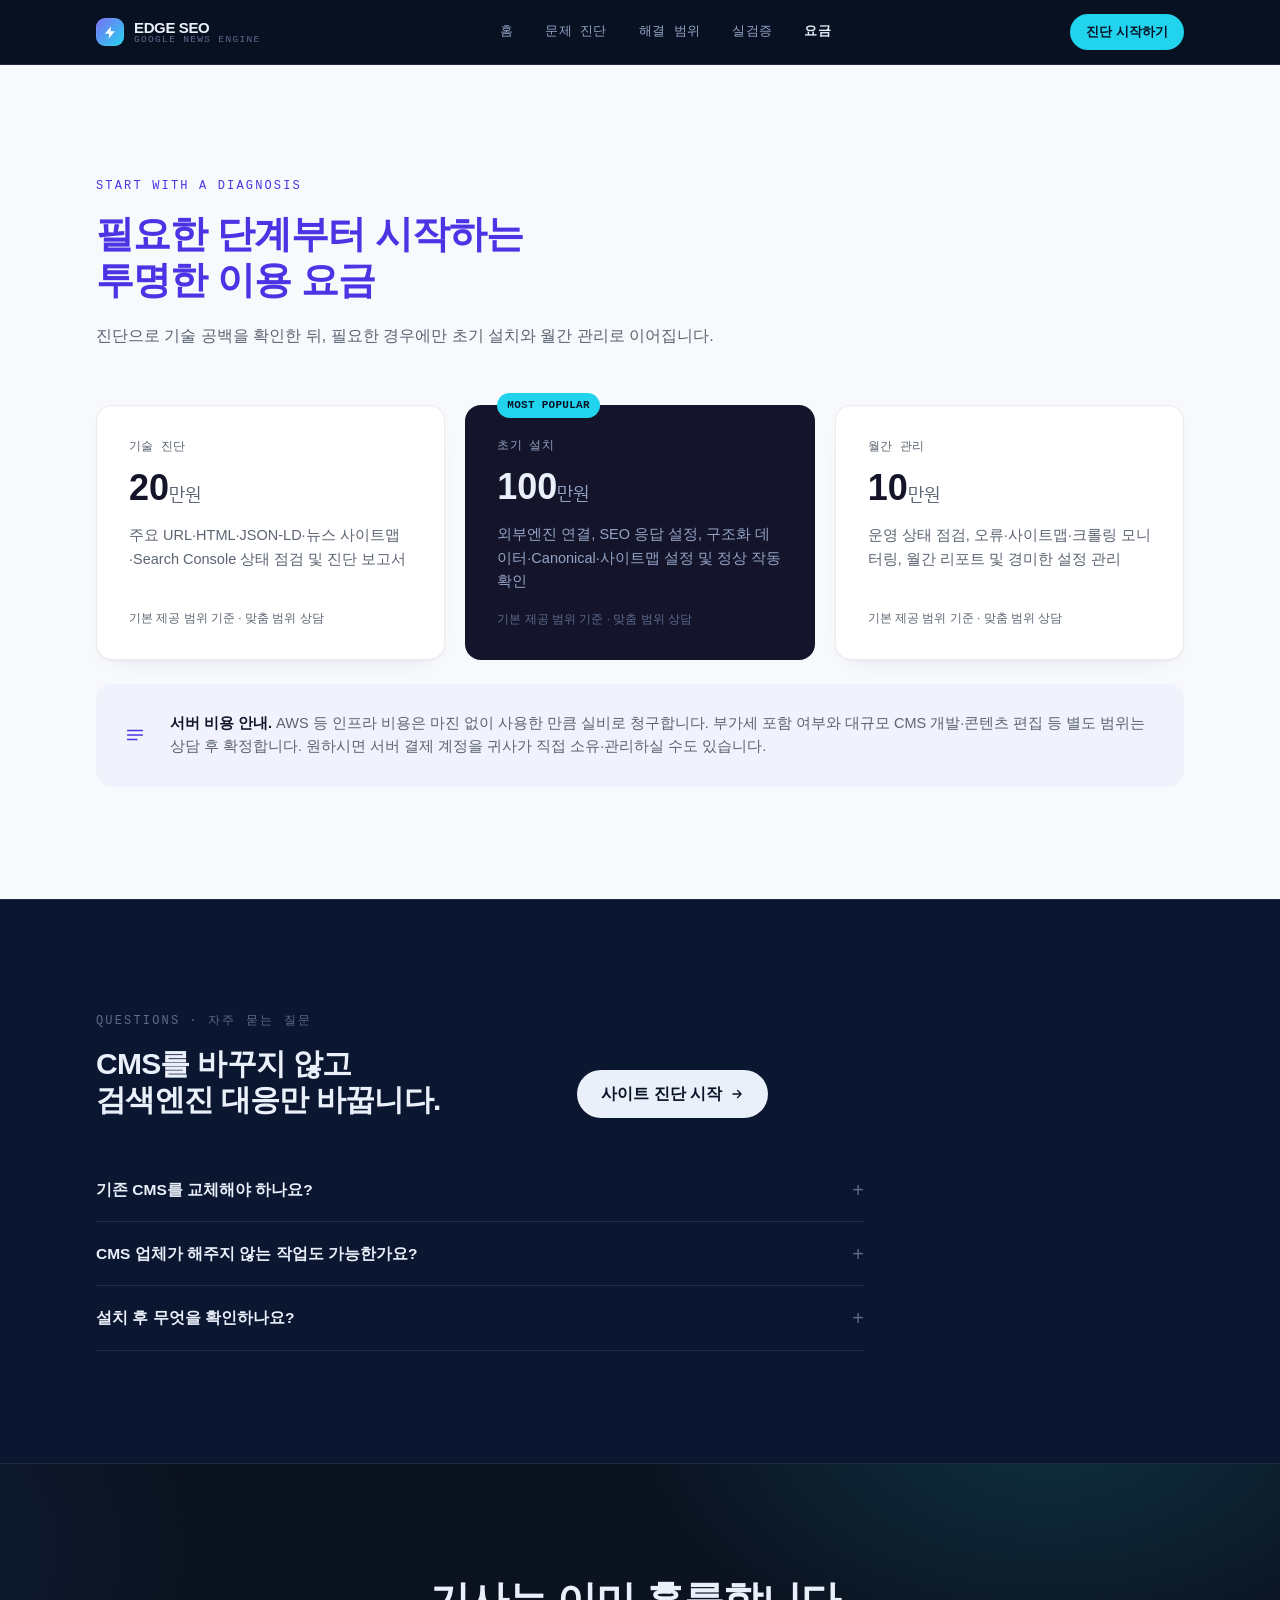
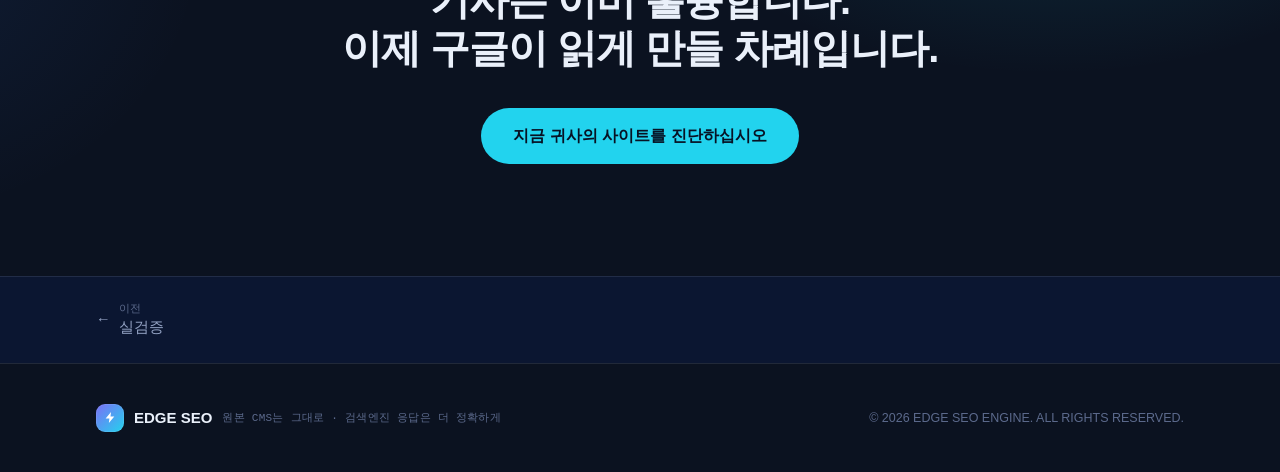
==== commit 203bd7dc: "file:///C:/Users/user/DRebuild visual design to match Manus (theme, hero illustration, cards)ownload" ====
--- a/pricing.html
+++ b/pricing.html
@@ -13,9 +13,14 @@
 
 <header class="sticky top-0 z-50 border-b border-bord bg-bg/80 backdrop-blur-md">
   <div class="mx-auto max-w-6xl px-5 sm:px-8 h-16 flex items-center justify-between">
-    <a href="index.html" class="flex items-baseline gap-2 shrink-0">
-      <span class="font-display font-black text-lg tracking-tight">EDGE SEO</span>
-      <span class="font-mono text-[11px] tracking-[0.14em] text-inkfaint uppercase hidden sm:inline">Google&nbsp;News&nbsp;Engine</span>
+    <a href="index.html" class="flex items-center gap-2.5 shrink-0">
+      <span class="logo-badge">
+        <svg width="15" height="15" viewBox="0 0 24 24" fill="#fff"><path d="M13 2 3 14h7l-1 8 10-12h-7l1-8z"/></svg>
+      </span>
+      <span class="flex flex-col leading-none">
+        <span class="font-display font-black text-[15px] tracking-tight">EDGE SEO</span>
+        <span class="font-mono text-[9.5px] tracking-[0.14em] text-inkfaint uppercase hidden sm:inline">Google&nbsp;News&nbsp;Engine</span>
+      </span>
     </a>
     <nav class="hidden md:flex items-center gap-8 font-mono text-[13px] tracking-wide">
       <a href="index.html" class="text-inkdim hover:text-ink transition-colors">홈</a>
@@ -24,7 +29,7 @@
       <a href="proof.html" class="text-inkdim hover:text-ink transition-colors">실검증</a>
       <a href="pricing.html" class="text-ink font-semibold" aria-current="page">요금</a>
     </nav>
-    <a href="pricing.html#cta" class="shrink-0 rounded-md bg-accent text-bg font-semibold text-[13px] px-4 py-2 hover:bg-white transition-colors">
+    <a href="pricing.html#cta" class="shrink-0 rounded-full bg-accent text-bg font-semibold text-[13px] px-4 py-2 hover:bg-white transition-colors">
       진단 시작하기
     </a>
   </div>
@@ -39,44 +44,44 @@
 
 <main>
 
-<section>
+<section class="bg-light">
   <div class="mx-auto max-w-6xl px-5 sm:px-8 py-20 sm:py-28">
     <div class="fx-init max-w-2xl">
-      <p class="font-mono text-[12px] tracking-[0.18em] uppercase text-accent mb-4">START WITH A DIAGNOSIS</p>
-      <h1 class="font-display font-extrabold text-3xl sm:text-[2.4rem] leading-[1.2] tracking-tight">
+      <p class="font-mono text-[12px] tracking-[0.18em] uppercase purple-text mb-4">START WITH A DIAGNOSIS</p>
+      <h1 class="font-display font-extrabold text-3xl sm:text-[2.4rem] leading-[1.2] tracking-tight purple-text">
         필요한 단계부터 시작하는<br>투명한 이용 요금
       </h1>
-      <p class="mt-5 text-[16px] leading-relaxed text-inkdim">
+      <p class="mt-5 text-[16px] leading-relaxed text-inkldim">
         진단으로 기술 공백을 확인한 뒤, 필요한 경우에만 초기 설치와 월간 관리로 이어집니다.
       </p>
     </div>
 
     <div class="mt-14 grid md:grid-cols-3 gap-5">
-      <div class="fx-init rounded-xl border border-bord bg-surface p-8 flex flex-col">
-        <p class="font-mono text-[12px] tracking-wide uppercase text-inkfaint">기술 진단</p>
-        <p class="mt-3 font-display font-extrabold text-4xl tnum">20<span class="text-lg font-body font-normal text-inkdim">만원</span></p>
-        <p class="mt-4 text-[14.5px] leading-relaxed text-inkdim flex-1">주요 URL·HTML·JSON-LD·뉴스 사이트맵·Search Console 상태 점검 및 진단 보고서</p>
-        <p class="mt-4 text-[12px] text-inkfaint">기본 제공 범위 기준 · 맞춤 범위 상담</p>
+      <div class="fx-init card-light rounded-2xl p-8 flex flex-col">
+        <p class="font-mono text-[12px] tracking-wide uppercase text-inkldim">기술 진단</p>
+        <p class="mt-3 font-display font-extrabold text-4xl tnum text-inkl">20<span class="text-lg font-body font-normal text-inkldim">만원</span></p>
+        <p class="mt-4 text-[14.5px] leading-relaxed text-inkldim flex-1">주요 URL·HTML·JSON-LD·뉴스 사이트맵·Search Console 상태 점검 및 진단 보고서</p>
+        <p class="mt-4 text-[12px] text-inkldim">기본 제공 범위 기준 · 맞춤 범위 상담</p>
       </div>
-      <div class="fx-init rounded-xl border border-accent/50 bg-surface p-8 flex flex-col relative">
-        <span class="absolute -top-3 left-8 font-mono text-[11px] tracking-wide uppercase bg-accent text-bg px-2.5 py-1 rounded">MOST POPULAR</span>
-        <p class="font-mono text-[12px] tracking-wide uppercase text-inkfaint">초기 설치</p>
+      <div class="fx-init rounded-2xl p-8 flex flex-col relative text-ink" style="background:var(--color-inkl);">
+        <span class="absolute -top-3 left-8 font-mono text-[11px] tracking-wide uppercase bg-accent text-bg px-2.5 py-1 rounded-full font-semibold">MOST POPULAR</span>
+        <p class="font-mono text-[12px] tracking-wide uppercase text-inkdim">초기 설치</p>
         <p class="mt-3 font-display font-extrabold text-4xl tnum">100<span class="text-lg font-body font-normal text-inkdim">만원</span></p>
         <p class="mt-4 text-[14.5px] leading-relaxed text-inkdim flex-1">외부엔진 연결, SEO 응답 설정, 구조화 데이터·Canonical·사이트맵 설정 및 정상 작동 확인</p>
         <p class="mt-4 text-[12px] text-inkfaint">기본 제공 범위 기준 · 맞춤 범위 상담</p>
       </div>
-      <div class="fx-init rounded-xl border border-bord bg-surface p-8 flex flex-col">
-        <p class="font-mono text-[12px] tracking-wide uppercase text-inkfaint">월간 관리</p>
-        <p class="mt-3 font-display font-extrabold text-4xl tnum">10<span class="text-lg font-body font-normal text-inkdim">만원</span></p>
-        <p class="mt-4 text-[14.5px] leading-relaxed text-inkdim flex-1">운영 상태 점검, 오류·사이트맵·크롤링 모니터링, 월간 리포트 및 경미한 설정 관리</p>
-        <p class="mt-4 text-[12px] text-inkfaint">기본 제공 범위 기준 · 맞춤 범위 상담</p>
+      <div class="fx-init card-light rounded-2xl p-8 flex flex-col">
+        <p class="font-mono text-[12px] tracking-wide uppercase text-inkldim">월간 관리</p>
+        <p class="mt-3 font-display font-extrabold text-4xl tnum text-inkl">10<span class="text-lg font-body font-normal text-inkldim">만원</span></p>
+        <p class="mt-4 text-[14.5px] leading-relaxed text-inkldim flex-1">운영 상태 점검, 오류·사이트맵·크롤링 모니터링, 월간 리포트 및 경미한 설정 관리</p>
+        <p class="mt-4 text-[12px] text-inkldim">기본 제공 범위 기준 · 맞춤 범위 상담</p>
       </div>
     </div>
 
-    <div class="fx-init mt-6 rounded-xl border border-bord bg-bgalt p-6 sm:p-7 flex flex-col sm:flex-row sm:items-center gap-3 sm:gap-6">
-      <svg class="shrink-0" width="22" height="22" viewBox="0 0 24 24" fill="none" stroke="#22D3EE" stroke-width="1.7" stroke-linecap="round" stroke-linejoin="round"><path d="M4 7h16M4 12h16M4 17h10"/></svg>
-      <p class="text-[14.5px] leading-relaxed text-inkdim">
-        <span class="font-semibold text-ink">서버 비용 안내.</span> AWS 등 인프라 비용은 마진 없이 사용한 만큼 실비로 청구합니다.
+    <div class="fx-init mt-6 rounded-2xl p-6 sm:p-7 flex flex-col sm:flex-row sm:items-center gap-3 sm:gap-6" style="background:var(--color-lightalt);">
+      <svg class="shrink-0" width="22" height="22" viewBox="0 0 24 24" fill="none" stroke="#4B34E4" stroke-width="1.7" stroke-linecap="round" stroke-linejoin="round"><path d="M4 7h16M4 12h16M4 17h10"/></svg>
+      <p class="text-[14.5px] leading-relaxed text-inkldim">
+        <span class="font-semibold text-inkl">서버 비용 안내.</span> AWS 등 인프라 비용은 마진 없이 사용한 만큼 실비로 청구합니다.
         부가세 포함 여부와 대규모 CMS 개발·콘텐츠 편집 등 별도 범위는 상담 후 확정합니다.
         원하시면 서버 결제 계정을 귀사가 직접 소유·관리하실 수도 있습니다.
       </p>
@@ -92,8 +97,9 @@
         <h2 class="font-display font-extrabold text-2xl sm:text-3xl leading-[1.2] tracking-tight">
           CMS를 바꾸지 않고<br>검색엔진 대응만 바꿉니다.
         </h2>
-        <a href="pricing.html#cta" class="shrink-0 inline-flex justify-center items-center rounded-md border border-bordstrong px-6 py-3 text-ink hover:border-inkdim transition-colors">
+        <a href="pricing.html#cta" class="shrink-0 inline-flex justify-center items-center gap-2 rounded-full bg-ink text-bg font-semibold px-6 py-3 hover:bg-white transition-colors">
           사이트 진단 시작
+          <svg width="14" height="14" viewBox="0 0 24 24" fill="none" stroke="currentColor" stroke-width="2.2" stroke-linecap="round" stroke-linejoin="round"><path d="M5 12h14M13 6l6 6-6 6"/></svg>
         </a>
       </div>
     </div>
@@ -131,7 +137,7 @@
       기사는 이미 훌륭합니다.<br>이제 구글이 읽게 만들 차례입니다.
     </h2>
     <div class="fx-init mt-9">
-      <a href="mailto:mjsong2313@gmail.com?subject=%EC%99%B8%EB%B6%80%EC%97%94%EC%A7%84%20%EB%AC%B4%EB%A3%8C%20%EC%A7%84%EB%8B%A8%20%EC%8B%A0%EC%B2%AD" class="inline-flex justify-center items-center rounded-md bg-accent text-bg font-semibold px-8 py-4 hover:bg-white transition-colors">
+      <a href="mailto:mjsong2313@gmail.com?subject=%EC%99%B8%EB%B6%80%EC%97%94%EC%A7%84%20%EB%AC%B4%EB%A3%8C%20%EC%A7%84%EB%8B%A8%20%EC%8B%A0%EC%B2%AD" class="inline-flex justify-center items-center rounded-full bg-accent text-bg font-semibold px-8 py-4 hover:bg-white transition-colors">
         지금 귀사의 사이트를 진단하십시오
       </a>
     </div>
@@ -151,7 +157,10 @@
 </nav>
 <footer class="border-t border-bord">
   <div class="mx-auto max-w-6xl px-5 sm:px-8 py-10 flex flex-col sm:flex-row items-start sm:items-center justify-between gap-4">
-    <div class="flex items-baseline gap-2">
+    <div class="flex items-center gap-2.5">
+      <span class="logo-badge">
+        <svg width="13" height="13" viewBox="0 0 24 24" fill="#fff"><path d="M13 2 3 14h7l-1 8 10-12h-7l1-8z"/></svg>
+      </span>
       <span class="font-display font-black text-[15px]">EDGE SEO</span>
       <span class="font-mono text-[11px] text-inkfaint uppercase tracking-wide">원본 CMS는 그대로 · 검색엔진 응답은 더 정확하게</span>
     </div>
--- a/style.css
+++ b/style.css
@@ -1,2 +1,2 @@
 /*! tailwindcss v4.3.3 | MIT License | https://tailwindcss.com */
-@layer properties{@supports (((-webkit-hyphens:none)) and (not (margin-trim:inline))) or ((-moz-orient:inline) and (not (color:rgb(from red r g b)))){*,:before,:after,::backdrop{--tw-space-y-reverse:0;--tw-border-style:solid;--tw-leading:initial;--tw-font-weight:initial;--tw-tracking:initial;--tw-shadow:0 0 #0000;--tw-shadow-color:initial;--tw-shadow-alpha:100%;--tw-inset-shadow:0 0 #0000;--tw-inset-shadow-color:initial;--tw-inset-shadow-alpha:100%;--tw-ring-color:initial;--tw-ring-shadow:0 0 #0000;--tw-inset-ring-color:initial;--tw-inset-ring-shadow:0 0 #0000;--tw-ring-inset:initial;--tw-ring-offset-width:0px;--tw-ring-offset-color:#fff;--tw-ring-offset-shadow:0 0 #0000;--tw-blur:initial;--tw-brightness:initial;--tw-contrast:initial;--tw-grayscale:initial;--tw-hue-rotate:initial;--tw-invert:initial;--tw-opacity:initial;--tw-saturate:initial;--tw-sepia:initial;--tw-drop-shadow:initial;--tw-drop-shadow-color:initial;--tw-drop-shadow-alpha:100%;--tw-drop-shadow-size:initial;--tw-backdrop-blur:initial;--tw-backdrop-brightness:initial;--tw-backdrop-contrast:initial;--tw-backdrop-grayscale:initial;--tw-backdrop-hue-rotate:initial;--tw-backdrop-invert:initial;--tw-backdrop-opacity:initial;--tw-backdrop-saturate:initial;--tw-backdrop-sepia:initial}}}@layer theme{:root,:host{--font-sans:-apple-system, BlinkMacSystemFont, "Segoe UI", Roboto, "Helvetica Neue", "Noto Sans", Arial, sans-serif, "Apple Color Emoji", "Segoe UI Emoji", "Segoe UI Symbol", "Noto Color Emoji";--font-mono:"IBM Plex Mono", ui-monospace, SFMono-Regular, monospace;--color-black:#000;--color-white:#fff;--spacing:.25rem;--container-2xl:42rem;--container-3xl:48rem;--container-6xl:72rem;--text-lg:1.125rem;--text-lg--line-height:calc(1.75 / 1.125);--text-xl:1.25rem;--text-xl--line-height:calc(1.75 / 1.25);--text-2xl:1.5rem;--text-2xl--line-height:calc(2 / 1.5);--text-3xl:1.875rem;--text-3xl--line-height:calc(2.25 / 1.875);--text-4xl:2.25rem;--text-4xl--line-height:calc(2.5 / 2.25);--text-5xl:3rem;--text-5xl--line-height:1;--text-6xl:3.75rem;--text-6xl--line-height:1;--font-weight-normal:400;--font-weight-medium:500;--font-weight-semibold:600;--font-weight-bold:700;--font-weight-extrabold:800;--font-weight-black:900;--tracking-tight:-.025em;--tracking-wide:.025em;--leading-snug:1.375;--leading-relaxed:1.625;--radius-md:.375rem;--radius-xl:.75rem;--blur-md:12px;--blur-2xl:40px;--default-transition-duration:.15s;--default-transition-timing-function:cubic-bezier(.4, 0, .2, 1);--default-font-family:var(--font-sans);--default-mono-font-family:var(--font-mono);--color-bg:#0b1220;--color-bgalt:#101a2e;--color-surface:#0f172a;--color-surface2:#16213a;--color-bord:#94a3b829;--color-bordstrong:#94a3b84d;--color-ink:#eaf0fa;--color-inkdim:#94a3c4;--color-inkfaint:#5c6a8c;--color-accent:#22d3ee;--color-ok:#34d399;--font-display:"Gothic A1", "Apple SD Gothic Neo", sans-serif;--font-body:"IBM Plex Sans KR", "Apple SD Gothic Neo", sans-serif}}@layer base{*,:after,:before,::backdrop{box-sizing:border-box;border:0 solid;margin:0;padding:0}::file-selector-button{box-sizing:border-box;border:0 solid;margin:0;padding:0}html,:host{-webkit-text-size-adjust:100%;tab-size:4;line-height:1.5;font-family:var(--default-font-family,-apple-system, BlinkMacSystemFont, "Segoe UI", Roboto, "Helvetica Neue", "Noto Sans", Arial, sans-serif, "Apple Color Emoji", "Segoe UI Emoji", "Segoe UI Symbol", "Noto Color Emoji");font-feature-settings:var(--default-font-feature-settings,normal);font-variation-settings:var(--default-font-variation-settings,normal);-webkit-tap-highlight-color:transparent}hr{height:0;color:inherit;border-top-width:1px}abbr:where([title]){-webkit-text-decoration:underline dotted;text-decoration:underline dotted}h1,h2,h3,h4,h5,h6{font-size:inherit;font-weight:inherit}a{color:inherit;-webkit-text-decoration:inherit;-webkit-text-decoration:inherit;-webkit-text-decoration:inherit;text-decoration:inherit}b,strong{font-weight:bolder}code,kbd,samp,pre{font-family:var(--default-mono-font-family,ui-monospace, SFMono-Regular, Menlo, Monaco, Consolas, "Liberation Mono", "Courier New", monospace);font-feature-settings:var(--default-mono-font-feature-settings,normal);font-variation-settings:var(--default-mono-font-variation-settings,normal);font-size:1em}small{font-size:80%}sub,sup{vertical-align:baseline;font-size:75%;line-height:0;position:relative}sub{bottom:-.25em}sup{top:-.5em}table{text-indent:0;border-color:inherit;border-collapse:collapse}:-moz-focusring:where(:not(iframe)){outline:auto}progress{vertical-align:baseline}summary{display:list-item}ol,ul,menu{list-style:none}img,svg,video,canvas,audio,iframe,embed,object{vertical-align:middle;display:block}img,video{max-width:100%;height:auto}button,input,select,optgroup,textarea{font:inherit;font-feature-settings:inherit;font-variation-settings:inherit;letter-spacing:inherit;color:inherit;opacity:1;background-color:#0000;border-radius:0}::file-selector-button{font:inherit;font-feature-settings:inherit;font-variation-settings:inherit;letter-spacing:inherit;color:inherit;opacity:1;background-color:#0000;border-radius:0}:where(select:is([multiple],[size])) optgroup{font-weight:bolder}:where(select:is([multiple],[size])) optgroup option{padding-inline-start:20px}::file-selector-button{margin-inline-end:4px}::placeholder{opacity:1}@supports (not ((-webkit-appearance:-apple-pay-button))) or (contain-intrinsic-size:1px){::placeholder{color:currentColor}@supports (color:color-mix(in lab, red, red)){::placeholder{color:color-mix(in oklab, currentcolor 50%, transparent)}}}textarea{resize:vertical}::-webkit-search-decoration{-webkit-appearance:none}::-webkit-date-and-time-value{min-height:1lh;text-align:inherit}::-webkit-datetime-edit{display:inline-flex}::-webkit-datetime-edit-fields-wrapper{padding:0}::-webkit-datetime-edit{padding-block:0}::-webkit-datetime-edit-year-field{padding-block:0}::-webkit-datetime-edit-month-field{padding-block:0}::-webkit-datetime-edit-day-field{padding-block:0}::-webkit-datetime-edit-hour-field{padding-block:0}::-webkit-datetime-edit-minute-field{padding-block:0}::-webkit-datetime-edit-second-field{padding-block:0}::-webkit-datetime-edit-millisecond-field{padding-block:0}::-webkit-datetime-edit-meridiem-field{padding-block:0}::-webkit-calendar-picker-indicator{line-height:1}:-moz-ui-invalid{box-shadow:none}button,input:where([type=button],[type=reset],[type=submit]){appearance:button}::file-selector-button{appearance:button}::-webkit-inner-spin-button{height:auto}::-webkit-outer-spin-button{height:auto}[hidden]:where(:not([hidden=until-found])){display:none!important}}@layer components;@layer utilities{.pointer-events-none{pointer-events:none}.absolute{position:absolute}.relative{position:relative}.sticky{position:sticky}.-inset-6{inset:calc(var(--spacing) * -6)}.inset-0{inset:0}.-top-3{top:calc(var(--spacing) * -3)}.top-0{top:0}.left-8{left:calc(var(--spacing) * 8)}.-z-10{z-index:calc(10 * -1)}.z-50{z-index:50}.mx-auto{margin-inline:auto}.mt-0\.5{margin-top:calc(var(--spacing) * .5)}.mt-2{margin-top:calc(var(--spacing) * 2)}.mt-3{margin-top:calc(var(--spacing) * 3)}.mt-4{margin-top:calc(var(--spacing) * 4)}.mt-5{margin-top:calc(var(--spacing) * 5)}.mt-6{margin-top:calc(var(--spacing) * 6)}.mt-9{margin-top:calc(var(--spacing) * 9)}.mt-10{margin-top:calc(var(--spacing) * 10)}.mt-14{margin-top:calc(var(--spacing) * 14)}.mb-3{margin-bottom:calc(var(--spacing) * 3)}.mb-4{margin-bottom:calc(var(--spacing) * 4)}.mb-6{margin-bottom:calc(var(--spacing) * 6)}.mb-10{margin-bottom:calc(var(--spacing) * 10)}.ml-3{margin-left:calc(var(--spacing) * 3)}.block{display:block}.flex{display:flex}.grid{display:grid}.hidden{display:none}.inline-flex{display:inline-flex}.h-1\.5{height:calc(var(--spacing) * 1.5)}.h-2\.5{height:calc(var(--spacing) * 2.5)}.h-16{height:calc(var(--spacing) * 16)}.w-1\.5{width:calc(var(--spacing) * 1.5)}.w-2\.5{width:calc(var(--spacing) * 2.5)}.max-w-2xl{max-width:var(--container-2xl)}.max-w-3xl{max-width:var(--container-3xl)}.max-w-6xl{max-width:var(--container-6xl)}.max-w-\[42ch\]{max-width:42ch}.max-w-\[46ch\]{max-width:46ch}.flex-1{flex:1}.shrink-0{flex-shrink:0}.cursor-pointer{cursor:pointer}.list-none{list-style-type:none}.flex-col{flex-direction:column}.flex-wrap{flex-wrap:wrap}.items-baseline{align-items:baseline}.items-center{align-items:center}.items-start{align-items:flex-start}.justify-between{justify-content:space-between}.justify-center{justify-content:center}.gap-1\.5{gap:calc(var(--spacing) * 1.5)}.gap-2{gap:calc(var(--spacing) * 2)}.gap-3{gap:calc(var(--spacing) * 3)}.gap-4{gap:calc(var(--spacing) * 4)}.gap-5{gap:calc(var(--spacing) * 5)}.gap-8{gap:calc(var(--spacing) * 8)}.gap-12{gap:calc(var(--spacing) * 12)}.gap-14{gap:calc(var(--spacing) * 14)}.gap-px{gap:1px}:where(.space-y-4>:not(:last-child)){--tw-space-y-reverse:0;margin-block-start:calc(calc(var(--spacing) * 4) * var(--tw-space-y-reverse));margin-block-end:calc(calc(var(--spacing) * 4) * calc(1 - var(--tw-space-y-reverse)))}.gap-x-6{column-gap:calc(var(--spacing) * 6)}.gap-y-2{row-gap:calc(var(--spacing) * 2)}.overflow-hidden{overflow:hidden}.overflow-x-auto{overflow-x:auto}.rounded{border-radius:.25rem}.rounded-\[2rem\]{border-radius:2rem}.rounded-full{border-radius:3.40282e38px}.rounded-md{border-radius:var(--radius-md)}.rounded-xl{border-radius:var(--radius-xl)}.border{border-style:var(--tw-border-style);border-width:1px}.border-t{border-top-style:var(--tw-border-style);border-top-width:1px}.border-b{border-bottom-style:var(--tw-border-style);border-bottom-width:1px}.border-l-2{border-left-style:var(--tw-border-style);border-left-width:2px}.border-accent\/50{border-color:#22d3ee80}@supports (color:color-mix(in lab, red, red)){.border-accent\/50{border-color:color-mix(in oklab, var(--color-accent) 50%, transparent)}}.border-bord{border-color:var(--color-bord)}.border-bordstrong{border-color:var(--color-bordstrong)}.border-ok\/25{border-color:#34d39940}@supports (color:color-mix(in lab, red, red)){.border-ok\/25{border-color:color-mix(in oklab, var(--color-ok) 25%, transparent)}}.bg-\[\#5C6A8C\]\/50{background-color:oklab(52.6185% -.00284633 -.0564316/.5)}.bg-accent{background-color:var(--color-accent)}.bg-accent\/10{background-color:#22d3ee1a}@supports (color:color-mix(in lab, red, red)){.bg-accent\/10{background-color:color-mix(in oklab, var(--color-accent) 10%, transparent)}}.bg-bg{background-color:var(--color-bg)}.bg-bg\/80{background-color:#0b1220cc}@supports (color:color-mix(in lab, red, red)){.bg-bg\/80{background-color:color-mix(in oklab, var(--color-bg) 80%, transparent)}}.bg-bgalt{background-color:var(--color-bgalt)}.bg-bord{background-color:var(--color-bord)}.bg-current{background-color:currentColor}.bg-ok\/10{background-color:#34d3991a}@supports (color:color-mix(in lab, red, red)){.bg-ok\/10{background-color:color-mix(in oklab, var(--color-ok) 10%, transparent)}}.bg-surface{background-color:var(--color-surface)}.bg-surface2{background-color:var(--color-surface2)}.p-5{padding:calc(var(--spacing) * 5)}.p-6{padding:calc(var(--spacing) * 6)}.p-7{padding:calc(var(--spacing) * 7)}.p-8{padding:calc(var(--spacing) * 8)}.px-2\.5{padding-inline:calc(var(--spacing) * 2.5)}.px-3{padding-inline:calc(var(--spacing) * 3)}.px-4{padding-inline:calc(var(--spacing) * 4)}.px-5{padding-inline:calc(var(--spacing) * 5)}.px-6{padding-inline:calc(var(--spacing) * 6)}.px-8{padding-inline:calc(var(--spacing) * 8)}.py-1{padding-block:var(--spacing)}.py-2{padding-block:calc(var(--spacing) * 2)}.py-3{padding-block:calc(var(--spacing) * 3)}.py-3\.5{padding-block:calc(var(--spacing) * 3.5)}.py-4{padding-block:calc(var(--spacing) * 4)}.py-5{padding-block:calc(var(--spacing) * 5)}.py-6{padding-block:calc(var(--spacing) * 6)}.py-10{padding-block:calc(var(--spacing) * 10)}.py-16{padding-block:calc(var(--spacing) * 16)}.py-20{padding-block:calc(var(--spacing) * 20)}.pt-6{padding-top:calc(var(--spacing) * 6)}.pt-16{padding-top:calc(var(--spacing) * 16)}.pb-3{padding-bottom:calc(var(--spacing) * 3)}.pb-20{padding-bottom:calc(var(--spacing) * 20)}.pl-4{padding-left:calc(var(--spacing) * 4)}.text-center{text-align:center}.text-right{text-align:right}.align-top{vertical-align:top}.font-body{font-family:var(--font-body)}.font-display{font-family:var(--font-display)}.font-mono{font-family:var(--font-mono)}.text-2xl{font-size:var(--text-2xl);line-height:var(--tw-leading,var(--text-2xl--line-height))}.text-3xl{font-size:var(--text-3xl);line-height:var(--tw-leading,var(--text-3xl--line-height))}.text-4xl{font-size:var(--text-4xl);line-height:var(--tw-leading,var(--text-4xl--line-height))}.text-5xl{font-size:var(--text-5xl);line-height:var(--tw-leading,var(--text-5xl--line-height))}.text-lg{font-size:var(--text-lg);line-height:var(--tw-leading,var(--text-lg--line-height))}.text-xl{font-size:var(--text-xl);line-height:var(--tw-leading,var(--text-xl--line-height))}.text-\[2\.35rem\]{font-size:2.35rem}.text-\[11px\]{font-size:11px}.text-\[12\.5px\]{font-size:12.5px}.text-\[12px\]{font-size:12px}.text-\[13\.5px\]{font-size:13.5px}.text-\[13px\]{font-size:13px}.text-\[14\.5px\]{font-size:14.5px}.text-\[15\.5px\]{font-size:15.5px}.text-\[15px\]{font-size:15px}.text-\[16px\]{font-size:16px}.leading-\[1\.2\]{--tw-leading:1.2;line-height:1.2}.leading-\[1\.9\]{--tw-leading:1.9;line-height:1.9}.leading-\[1\.16\]{--tw-leading:1.16;line-height:1.16}.leading-none{--tw-leading:1;line-height:1}.leading-relaxed{--tw-leading:var(--leading-relaxed);line-height:var(--leading-relaxed)}.leading-snug{--tw-leading:var(--leading-snug);line-height:var(--leading-snug)}.font-black{--tw-font-weight:var(--font-weight-black);font-weight:var(--font-weight-black)}.font-bold{--tw-font-weight:var(--font-weight-bold);font-weight:var(--font-weight-bold)}.font-extrabold{--tw-font-weight:var(--font-weight-extrabold);font-weight:var(--font-weight-extrabold)}.font-medium{--tw-font-weight:var(--font-weight-medium);font-weight:var(--font-weight-medium)}.font-normal{--tw-font-weight:var(--font-weight-normal);font-weight:var(--font-weight-normal)}.font-semibold{--tw-font-weight:var(--font-weight-semibold);font-weight:var(--font-weight-semibold)}.tracking-\[0\.14em\]{--tw-tracking:.14em;letter-spacing:.14em}.tracking-\[0\.18em\]{--tw-tracking:.18em;letter-spacing:.18em}.tracking-tight{--tw-tracking:var(--tracking-tight);letter-spacing:var(--tracking-tight)}.tracking-wide{--tw-tracking:var(--tracking-wide);letter-spacing:var(--tracking-wide)}.text-accent{color:var(--color-accent)}.text-bg{color:var(--color-bg)}.text-ink{color:var(--color-ink)}.text-inkdim{color:var(--color-inkdim)}.text-inkfaint{color:var(--color-inkfaint)}.text-ok{color:var(--color-ok)}.uppercase{text-transform:uppercase}.shadow-2xl{--tw-shadow:0 25px 50px -12px var(--tw-shadow-color,#00000040);box-shadow:var(--tw-inset-shadow), var(--tw-inset-ring-shadow), var(--tw-ring-offset-shadow), var(--tw-ring-shadow), var(--tw-shadow)}.shadow-black\/40{--tw-shadow-color:#0006}@supports (color:color-mix(in lab, red, red)){.shadow-black\/40{--tw-shadow-color:color-mix(in oklab, color-mix(in oklab, var(--color-black) 40%, transparent) var(--tw-shadow-alpha), transparent)}}.blur-2xl{--tw-blur:blur(var(--blur-2xl));filter:var(--tw-blur,) var(--tw-brightness,) var(--tw-contrast,) var(--tw-grayscale,) var(--tw-hue-rotate,) var(--tw-invert,) var(--tw-saturate,) var(--tw-sepia,) var(--tw-drop-shadow,)}.backdrop-blur-md{--tw-backdrop-blur:blur(var(--blur-md));-webkit-backdrop-filter:var(--tw-backdrop-blur,) var(--tw-backdrop-brightness,) var(--tw-backdrop-contrast,) var(--tw-backdrop-grayscale,) var(--tw-backdrop-hue-rotate,) var(--tw-backdrop-invert,) var(--tw-backdrop-opacity,) var(--tw-backdrop-saturate,) var(--tw-backdrop-sepia,);backdrop-filter:var(--tw-backdrop-blur,) var(--tw-backdrop-brightness,) var(--tw-backdrop-contrast,) var(--tw-backdrop-grayscale,) var(--tw-backdrop-hue-rotate,) var(--tw-backdrop-invert,) var(--tw-backdrop-opacity,) var(--tw-backdrop-saturate,) var(--tw-backdrop-sepia,)}.transition-colors{transition-property:color,background-color,border-color,outline-color,text-decoration-color,fill,stroke,--tw-gradient-from,--tw-gradient-via,--tw-gradient-to;transition-timing-function:var(--tw-ease,var(--default-transition-timing-function));transition-duration:var(--tw-duration,var(--default-transition-duration))}.transition-transform{transition-property:transform,translate,scale,rotate;transition-timing-function:var(--tw-ease,var(--default-transition-timing-function));transition-duration:var(--tw-duration,var(--default-transition-duration))}.group-open\:rotate-45:is(:where(.group):is([open],:popover-open,:open) *){rotate:45deg}@media (hover:hover){.hover\:border-inkdim:hover{border-color:var(--color-inkdim)}.hover\:bg-white:hover{background-color:var(--color-white)}.hover\:text-ink:hover{color:var(--color-ink)}}@media (min-width:40rem){.sm\:block{display:block}.sm\:inline{display:inline}.sm\:grid-cols-2{grid-template-columns:repeat(2,minmax(0,1fr))}.sm\:flex-row{flex-direction:row}.sm\:items-center{align-items:center}.sm\:gap-6{gap:calc(var(--spacing) * 6)}.sm\:p-6{padding:calc(var(--spacing) * 6)}.sm\:p-7{padding:calc(var(--spacing) * 7)}.sm\:p-8{padding:calc(var(--spacing) * 8)}.sm\:p-9{padding:calc(var(--spacing) * 9)}.sm\:px-8{padding-inline:calc(var(--spacing) * 8)}.sm\:py-20{padding-block:calc(var(--spacing) * 20)}.sm\:py-28{padding-block:calc(var(--spacing) * 28)}.sm\:pt-24{padding-top:calc(var(--spacing) * 24)}.sm\:pb-28{padding-bottom:calc(var(--spacing) * 28)}.sm\:text-3xl{font-size:var(--text-3xl);line-height:var(--tw-leading,var(--text-3xl--line-height))}.sm\:text-5xl{font-size:var(--text-5xl);line-height:var(--tw-leading,var(--text-5xl--line-height))}.sm\:text-6xl{font-size:var(--text-6xl);line-height:var(--tw-leading,var(--text-6xl--line-height))}.sm\:text-\[2\.3rem\]{font-size:2.3rem}.sm\:text-\[2\.4rem\]{font-size:2.4rem}.sm\:text-\[2\.5rem\]{font-size:2.5rem}.sm\:text-\[2\.6rem\]{font-size:2.6rem}.sm\:text-\[13\.5px\]{font-size:13.5px}.sm\:text-\[17px\]{font-size:17px}.sm\:leading-\[1\.14\]{--tw-leading:1.14;line-height:1.14}}@media (min-width:48rem){.md\:flex{display:flex}.md\:hidden{display:none}.md\:grid-cols-2{grid-template-columns:repeat(2,minmax(0,1fr))}.md\:grid-cols-3{grid-template-columns:repeat(3,minmax(0,1fr))}}@media (min-width:64rem){.lg\:grid-cols-4{grid-template-columns:repeat(4,minmax(0,1fr))}.lg\:grid-cols-5{grid-template-columns:repeat(5,minmax(0,1fr))}.lg\:grid-cols-\[0\.9fr_1\.1fr\]{grid-template-columns:.9fr 1.1fr}.lg\:grid-cols-\[1\.05fr_0\.95fr\]{grid-template-columns:1.05fr .95fr}}}:root{color-scheme:dark}*{box-sizing:border-box}html{scroll-behavior:smooth}body{color:#eaf0fa;-webkit-font-smoothing:antialiased;background:#0b1220;font-family:"\"IBM Plex Sans KR\"","\"Apple SD Gothic Neo\"",sans-serif}h1,h2,h3{text-wrap:balance}.font-display{font-family:"\"Gothic A1\"","\"Apple SD Gothic Neo\"",sans-serif}.font-mono{font-family:"\"IBM Plex Mono\"",ui-monospace,SFMono-Regular,monospace}.tnum{font-variant-numeric:tabular-nums}.glow{background:radial-gradient(700px 420px at 82% -10%,#22d3ee29,#0000 60%),radial-gradient(600px 500px at -10% 20%,#3b82f61a,#0000 55%)}.grid-veil{background-image:linear-gradient(#94a3b80f 1px,#0000 1px),linear-gradient(90deg,#94a3b80f 1px,#0000 1px);background-size:44px 44px;-webkit-mask-image:radial-gradient(600px 380px at 78% 10%,#000,#0000 75%);mask-image:radial-gradient(600px 380px at 78% 10%,#000,#0000 75%)}.accent-text{color:#0000;background:linear-gradient(95deg,#22d3ee 0%,#3b82f6 100%);-webkit-background-clip:text;background-clip:text}.fx-init{opacity:1;transform:none}.fx-init.fx-init-active{opacity:0;transform:translateY(18px)}.fx-init.fx-init-active.fx-in{opacity:1;transition:opacity .7s cubic-bezier(.2,.7,.2,1),transform .7s cubic-bezier(.2,.7,.2,1);transform:translateY(0)}@media (prefers-reduced-motion:reduce){.fx-init.fx-init-active{opacity:1;transform:none}}.console-cursor{vertical-align:-2px;background:#22d3ee;width:8px;height:1.1em;margin-left:2px;animation:1s step-end infinite blink;display:inline-block}@keyframes blink{50%{opacity:0}}@media (prefers-reduced-motion:reduce){.console-cursor{animation:none}}.check-row{opacity:0;animation:.5s forwards reveal}@keyframes reveal{to{opacity:1}}@media (prefers-reduced-motion:reduce){.check-row{opacity:1;animation:none}}a:focus-visible,button:focus-visible{outline-offset:3px;outline:2px solid #22d3ee}details>summary{list-style:none}details>summary::-webkit-details-marker{display:none}@property --tw-space-y-reverse{syntax:"*";inherits:false;initial-value:0}@property --tw-border-style{syntax:"*";inherits:false;initial-value:solid}@property --tw-leading{syntax:"*";inherits:false}@property --tw-font-weight{syntax:"*";inherits:false}@property --tw-tracking{syntax:"*";inherits:false}@property --tw-shadow{syntax:"*";inherits:false;initial-value:0 0 #0000}@property --tw-shadow-color{syntax:"*";inherits:false}@property --tw-shadow-alpha{syntax:"<percentage>";inherits:false;initial-value:100%}@property --tw-inset-shadow{syntax:"*";inherits:false;initial-value:0 0 #0000}@property --tw-inset-shadow-color{syntax:"*";inherits:false}@property --tw-inset-shadow-alpha{syntax:"<percentage>";inherits:false;initial-value:100%}@property --tw-ring-color{syntax:"*";inherits:false}@property --tw-ring-shadow{syntax:"*";inherits:false;initial-value:0 0 #0000}@property --tw-inset-ring-color{syntax:"*";inherits:false}@property --tw-inset-ring-shadow{syntax:"*";inherits:false;initial-value:0 0 #0000}@property --tw-ring-inset{syntax:"*";inherits:false}@property --tw-ring-offset-width{syntax:"<length>";inherits:false;initial-value:0}@property --tw-ring-offset-color{syntax:"*";inherits:false;initial-value:#fff}@property --tw-ring-offset-shadow{syntax:"*";inherits:false;initial-value:0 0 #0000}@property --tw-blur{syntax:"*";inherits:false}@property --tw-brightness{syntax:"*";inherits:false}@property --tw-contrast{syntax:"*";inherits:false}@property --tw-grayscale{syntax:"*";inherits:false}@property --tw-hue-rotate{syntax:"*";inherits:false}@property --tw-invert{syntax:"*";inherits:false}@property --tw-opacity{syntax:"*";inherits:false}@property --tw-saturate{syntax:"*";inherits:false}@property --tw-sepia{syntax:"*";inherits:false}@property --tw-drop-shadow{syntax:"*";inherits:false}@property --tw-drop-shadow-color{syntax:"*";inherits:false}@property --tw-drop-shadow-alpha{syntax:"<percentage>";inherits:false;initial-value:100%}@property --tw-drop-shadow-size{syntax:"*";inherits:false}@property --tw-backdrop-blur{syntax:"*";inherits:false}@property --tw-backdrop-brightness{syntax:"*";inherits:false}@property --tw-backdrop-contrast{syntax:"*";inherits:false}@property --tw-backdrop-grayscale{syntax:"*";inherits:false}@property --tw-backdrop-hue-rotate{syntax:"*";inherits:false}@property --tw-backdrop-invert{syntax:"*";inherits:false}@property --tw-backdrop-opacity{syntax:"*";inherits:false}@property --tw-backdrop-saturate{syntax:"*";inherits:false}@property --tw-backdrop-sepia{syntax:"*";inherits:false}+@layer properties{@supports (((-webkit-hyphens:none)) and (not (margin-trim:inline))) or ((-moz-orient:inline) and (not (color:rgb(from red r g b)))){*,:before,:after,::backdrop{--tw-rotate-x:initial;--tw-rotate-y:initial;--tw-rotate-z:initial;--tw-skew-x:initial;--tw-skew-y:initial;--tw-space-y-reverse:0;--tw-border-style:solid;--tw-leading:initial;--tw-font-weight:initial;--tw-tracking:initial;--tw-blur:initial;--tw-brightness:initial;--tw-contrast:initial;--tw-grayscale:initial;--tw-hue-rotate:initial;--tw-invert:initial;--tw-opacity:initial;--tw-saturate:initial;--tw-sepia:initial;--tw-drop-shadow:initial;--tw-drop-shadow-color:initial;--tw-drop-shadow-alpha:100%;--tw-drop-shadow-size:initial;--tw-backdrop-blur:initial;--tw-backdrop-brightness:initial;--tw-backdrop-contrast:initial;--tw-backdrop-grayscale:initial;--tw-backdrop-hue-rotate:initial;--tw-backdrop-invert:initial;--tw-backdrop-opacity:initial;--tw-backdrop-saturate:initial;--tw-backdrop-sepia:initial}}}@layer theme{:root,:host{--font-sans:-apple-system, BlinkMacSystemFont, "Segoe UI", Roboto, "Helvetica Neue", "Noto Sans", Arial, sans-serif, "Apple Color Emoji", "Segoe UI Emoji", "Segoe UI Symbol", "Noto Color Emoji";--font-mono:"IBM Plex Mono", ui-monospace, SFMono-Regular, monospace;--color-white:#fff;--spacing:.25rem;--container-md:28rem;--container-2xl:42rem;--container-3xl:48rem;--container-6xl:72rem;--text-lg:1.125rem;--text-lg--line-height:calc(1.75 / 1.125);--text-xl:1.25rem;--text-xl--line-height:calc(1.75 / 1.25);--text-2xl:1.5rem;--text-2xl--line-height:calc(2 / 1.5);--text-3xl:1.875rem;--text-3xl--line-height:calc(2.25 / 1.875);--text-4xl:2.25rem;--text-4xl--line-height:calc(2.5 / 2.25);--text-5xl:3rem;--text-5xl--line-height:1;--font-weight-normal:400;--font-weight-medium:500;--font-weight-semibold:600;--font-weight-bold:700;--font-weight-extrabold:800;--font-weight-black:900;--tracking-tight:-.025em;--tracking-wide:.025em;--leading-snug:1.375;--leading-relaxed:1.625;--radius-xl:.75rem;--radius-2xl:1rem;--blur-md:12px;--blur-2xl:40px;--default-transition-duration:.15s;--default-transition-timing-function:cubic-bezier(.4, 0, .2, 1);--default-font-family:var(--font-sans);--default-mono-font-family:var(--font-mono);--color-bg:#071224;--color-bgalt:#0b1631;--color-surface:#0f172a;--color-bord:#94a3b829;--color-bordstrong:#94a3b84d;--color-ink:#eaf0fa;--color-inkdim:#94a3c4;--color-inkfaint:#5c6a8c;--color-accent:#22d3ee;--color-ok:#34d399;--color-light:#f8f9fd;--color-lightalt:#f1f2fb;--color-cardlight:#fff;--color-cardline:#0f172a14;--color-inkl:#14152b;--color-inkldim:#5b6472;--color-purple:#4b34e4;--font-display:"Gothic A1", "Apple SD Gothic Neo", sans-serif;--font-body:"IBM Plex Sans KR", "Apple SD Gothic Neo", sans-serif}}@layer base{*,:after,:before,::backdrop{box-sizing:border-box;border:0 solid;margin:0;padding:0}::file-selector-button{box-sizing:border-box;border:0 solid;margin:0;padding:0}html,:host{-webkit-text-size-adjust:100%;tab-size:4;line-height:1.5;font-family:var(--default-font-family,-apple-system, BlinkMacSystemFont, "Segoe UI", Roboto, "Helvetica Neue", "Noto Sans", Arial, sans-serif, "Apple Color Emoji", "Segoe UI Emoji", "Segoe UI Symbol", "Noto Color Emoji");font-feature-settings:var(--default-font-feature-settings,normal);font-variation-settings:var(--default-font-variation-settings,normal);-webkit-tap-highlight-color:transparent}hr{height:0;color:inherit;border-top-width:1px}abbr:where([title]){-webkit-text-decoration:underline dotted;text-decoration:underline dotted}h1,h2,h3,h4,h5,h6{font-size:inherit;font-weight:inherit}a{color:inherit;-webkit-text-decoration:inherit;-webkit-text-decoration:inherit;-webkit-text-decoration:inherit;text-decoration:inherit}b,strong{font-weight:bolder}code,kbd,samp,pre{font-family:var(--default-mono-font-family,ui-monospace, SFMono-Regular, Menlo, Monaco, Consolas, "Liberation Mono", "Courier New", monospace);font-feature-settings:var(--default-mono-font-feature-settings,normal);font-variation-settings:var(--default-mono-font-variation-settings,normal);font-size:1em}small{font-size:80%}sub,sup{vertical-align:baseline;font-size:75%;line-height:0;position:relative}sub{bottom:-.25em}sup{top:-.5em}table{text-indent:0;border-color:inherit;border-collapse:collapse}:-moz-focusring:where(:not(iframe)){outline:auto}progress{vertical-align:baseline}summary{display:list-item}ol,ul,menu{list-style:none}img,svg,video,canvas,audio,iframe,embed,object{vertical-align:middle;display:block}img,video{max-width:100%;height:auto}button,input,select,optgroup,textarea{font:inherit;font-feature-settings:inherit;font-variation-settings:inherit;letter-spacing:inherit;color:inherit;opacity:1;background-color:#0000;border-radius:0}::file-selector-button{font:inherit;font-feature-settings:inherit;font-variation-settings:inherit;letter-spacing:inherit;color:inherit;opacity:1;background-color:#0000;border-radius:0}:where(select:is([multiple],[size])) optgroup{font-weight:bolder}:where(select:is([multiple],[size])) optgroup option{padding-inline-start:20px}::file-selector-button{margin-inline-end:4px}::placeholder{opacity:1}@supports (not ((-webkit-appearance:-apple-pay-button))) or (contain-intrinsic-size:1px){::placeholder{color:currentColor}@supports (color:color-mix(in lab, red, red)){::placeholder{color:color-mix(in oklab, currentcolor 50%, transparent)}}}textarea{resize:vertical}::-webkit-search-decoration{-webkit-appearance:none}::-webkit-date-and-time-value{min-height:1lh;text-align:inherit}::-webkit-datetime-edit{display:inline-flex}::-webkit-datetime-edit-fields-wrapper{padding:0}::-webkit-datetime-edit{padding-block:0}::-webkit-datetime-edit-year-field{padding-block:0}::-webkit-datetime-edit-month-field{padding-block:0}::-webkit-datetime-edit-day-field{padding-block:0}::-webkit-datetime-edit-hour-field{padding-block:0}::-webkit-datetime-edit-minute-field{padding-block:0}::-webkit-datetime-edit-second-field{padding-block:0}::-webkit-datetime-edit-millisecond-field{padding-block:0}::-webkit-datetime-edit-meridiem-field{padding-block:0}::-webkit-calendar-picker-indicator{line-height:1}:-moz-ui-invalid{box-shadow:none}button,input:where([type=button],[type=reset],[type=submit]){appearance:button}::file-selector-button{appearance:button}::-webkit-inner-spin-button{height:auto}::-webkit-outer-spin-button{height:auto}[hidden]:where(:not([hidden=until-found])){display:none!important}}@layer components;@layer utilities{.pointer-events-none{pointer-events:none}.absolute{position:absolute}.relative{position:relative}.sticky{position:sticky}.-inset-6{inset:calc(var(--spacing) * -6)}.inset-0{inset:0}.-top-3{top:calc(var(--spacing) * -3)}.top-0{top:0}.left-8{left:calc(var(--spacing) * 8)}.-z-10{z-index:calc(10 * -1)}.z-50{z-index:50}.mx-auto{margin-inline:auto}.mt-0\.5{margin-top:calc(var(--spacing) * .5)}.mt-1{margin-top:var(--spacing)}.mt-2{margin-top:calc(var(--spacing) * 2)}.mt-3{margin-top:calc(var(--spacing) * 3)}.mt-4{margin-top:calc(var(--spacing) * 4)}.mt-5{margin-top:calc(var(--spacing) * 5)}.mt-6{margin-top:calc(var(--spacing) * 6)}.mt-8{margin-top:calc(var(--spacing) * 8)}.mt-9{margin-top:calc(var(--spacing) * 9)}.mt-10{margin-top:calc(var(--spacing) * 10)}.mt-14{margin-top:calc(var(--spacing) * 14)}.mb-3{margin-bottom:calc(var(--spacing) * 3)}.mb-4{margin-bottom:calc(var(--spacing) * 4)}.mb-6{margin-bottom:calc(var(--spacing) * 6)}.mb-10{margin-bottom:calc(var(--spacing) * 10)}.block{display:block}.flex{display:flex}.grid{display:grid}.hidden{display:none}.inline-flex{display:inline-flex}.aspect-\[4\/3\]{aspect-ratio:4/3}.h-16{height:calc(var(--spacing) * 16)}.h-full{height:100%}.w-full{width:100%}.max-w-2xl{max-width:var(--container-2xl)}.max-w-3xl{max-width:var(--container-3xl)}.max-w-6xl{max-width:var(--container-6xl)}.max-w-\[42ch\]{max-width:42ch}.max-w-\[46ch\]{max-width:46ch}.max-w-\[52ch\]{max-width:52ch}.max-w-md{max-width:var(--container-md)}.flex-1{flex:1}.shrink-0{flex-shrink:0}.transform{transform:var(--tw-rotate-x,) var(--tw-rotate-y,) var(--tw-rotate-z,) var(--tw-skew-x,) var(--tw-skew-y,)}.cursor-pointer{cursor:pointer}.list-none{list-style-type:none}.grid-cols-3{grid-template-columns:repeat(3,minmax(0,1fr))}.flex-col{flex-direction:column}.flex-wrap{flex-wrap:wrap}.items-center{align-items:center}.items-start{align-items:flex-start}.justify-between{justify-content:space-between}.justify-center{justify-content:center}.gap-1\.5{gap:calc(var(--spacing) * 1.5)}.gap-2{gap:calc(var(--spacing) * 2)}.gap-2\.5{gap:calc(var(--spacing) * 2.5)}.gap-3{gap:calc(var(--spacing) * 3)}.gap-4{gap:calc(var(--spacing) * 4)}.gap-5{gap:calc(var(--spacing) * 5)}.gap-8{gap:calc(var(--spacing) * 8)}.gap-12{gap:calc(var(--spacing) * 12)}.gap-14{gap:calc(var(--spacing) * 14)}:where(.space-y-4>:not(:last-child)){--tw-space-y-reverse:0;margin-block-start:calc(calc(var(--spacing) * 4) * var(--tw-space-y-reverse));margin-block-end:calc(calc(var(--spacing) * 4) * calc(1 - var(--tw-space-y-reverse)))}.gap-x-6{column-gap:calc(var(--spacing) * 6)}.gap-y-2{row-gap:calc(var(--spacing) * 2)}.overflow-hidden{overflow:hidden}.overflow-x-auto{overflow-x:auto}.rounded-2xl{border-radius:var(--radius-2xl)}.rounded-\[2rem\]{border-radius:2rem}.rounded-full{border-radius:3.40282e38px}.rounded-xl{border-radius:var(--radius-xl)}.border{border-style:var(--tw-border-style);border-width:1px}.border-t{border-top-style:var(--tw-border-style);border-top-width:1px}.border-b{border-bottom-style:var(--tw-border-style);border-bottom-width:1px}.border-l-2{border-left-style:var(--tw-border-style);border-left-width:2px}.border-bord{border-color:var(--color-bord)}.border-bordstrong{border-color:var(--color-bordstrong)}.border-ok\/25{border-color:#34d39940}@supports (color:color-mix(in lab, red, red)){.border-ok\/25{border-color:color-mix(in oklab, var(--color-ok) 25%, transparent)}}.bg-accent{background-color:var(--color-accent)}.bg-accent\/10{background-color:#22d3ee1a}@supports (color:color-mix(in lab, red, red)){.bg-accent\/10{background-color:color-mix(in oklab, var(--color-accent) 10%, transparent)}}.bg-bg{background-color:var(--color-bg)}.bg-bg\/80{background-color:#071224cc}@supports (color:color-mix(in lab, red, red)){.bg-bg\/80{background-color:color-mix(in oklab, var(--color-bg) 80%, transparent)}}.bg-bgalt{background-color:var(--color-bgalt)}.bg-ink{background-color:var(--color-ink)}.bg-light{background-color:var(--color-light)}.bg-ok\/10{background-color:#34d3991a}@supports (color:color-mix(in lab, red, red)){.bg-ok\/10{background-color:color-mix(in oklab, var(--color-ok) 10%, transparent)}}.bg-surface{background-color:var(--color-surface)}.p-6{padding:calc(var(--spacing) * 6)}.p-7{padding:calc(var(--spacing) * 7)}.p-8{padding:calc(var(--spacing) * 8)}.px-2\.5{padding-inline:calc(var(--spacing) * 2.5)}.px-3{padding-inline:calc(var(--spacing) * 3)}.px-4{padding-inline:calc(var(--spacing) * 4)}.px-5{padding-inline:calc(var(--spacing) * 5)}.px-6{padding-inline:calc(var(--spacing) * 6)}.px-8{padding-inline:calc(var(--spacing) * 8)}.py-1{padding-block:var(--spacing)}.py-2{padding-block:calc(var(--spacing) * 2)}.py-3{padding-block:calc(var(--spacing) * 3)}.py-3\.5{padding-block:calc(var(--spacing) * 3.5)}.py-4{padding-block:calc(var(--spacing) * 4)}.py-5{padding-block:calc(var(--spacing) * 5)}.py-6{padding-block:calc(var(--spacing) * 6)}.py-10{padding-block:calc(var(--spacing) * 10)}.py-16{padding-block:calc(var(--spacing) * 16)}.py-20{padding-block:calc(var(--spacing) * 20)}.pt-6{padding-top:calc(var(--spacing) * 6)}.pt-14{padding-top:calc(var(--spacing) * 14)}.pt-16{padding-top:calc(var(--spacing) * 16)}.pt-20{padding-top:calc(var(--spacing) * 20)}.pb-3{padding-bottom:calc(var(--spacing) * 3)}.pb-8{padding-bottom:calc(var(--spacing) * 8)}.pb-20{padding-bottom:calc(var(--spacing) * 20)}.pl-4{padding-left:calc(var(--spacing) * 4)}.text-center{text-align:center}.text-right{text-align:right}.font-body{font-family:var(--font-body)}.font-display{font-family:var(--font-display)}.font-mono{font-family:var(--font-mono)}.text-2xl{font-size:var(--text-2xl);line-height:var(--tw-leading,var(--text-2xl--line-height))}.text-3xl{font-size:var(--text-3xl);line-height:var(--tw-leading,var(--text-3xl--line-height))}.text-4xl{font-size:var(--text-4xl);line-height:var(--tw-leading,var(--text-4xl--line-height))}.text-lg{font-size:var(--text-lg);line-height:var(--tw-leading,var(--text-lg--line-height))}.text-xl{font-size:var(--text-xl);line-height:var(--tw-leading,var(--text-xl--line-height))}.text-\[2\.35rem\]{font-size:2.35rem}.text-\[9\.5px\]{font-size:9.5px}.text-\[11px\]{font-size:11px}.text-\[12\.5px\]{font-size:12.5px}.text-\[12px\]{font-size:12px}.text-\[13\.5px\]{font-size:13.5px}.text-\[13px\]{font-size:13px}.text-\[14\.5px\]{font-size:14.5px}.text-\[15\.5px\]{font-size:15.5px}.text-\[15px\]{font-size:15px}.text-\[16px\]{font-size:16px}.text-\[17px\]{font-size:17px}.leading-\[1\.2\]{--tw-leading:1.2;line-height:1.2}.leading-\[1\.16\]{--tw-leading:1.16;line-height:1.16}.leading-\[1\.35\]{--tw-leading:1.35;line-height:1.35}.leading-none{--tw-leading:1;line-height:1}.leading-relaxed{--tw-leading:var(--leading-relaxed);line-height:var(--leading-relaxed)}.leading-snug{--tw-leading:var(--leading-snug);line-height:var(--leading-snug)}.font-black{--tw-font-weight:var(--font-weight-black);font-weight:var(--font-weight-black)}.font-bold{--tw-font-weight:var(--font-weight-bold);font-weight:var(--font-weight-bold)}.font-extrabold{--tw-font-weight:var(--font-weight-extrabold);font-weight:var(--font-weight-extrabold)}.font-medium{--tw-font-weight:var(--font-weight-medium);font-weight:var(--font-weight-medium)}.font-normal{--tw-font-weight:var(--font-weight-normal);font-weight:var(--font-weight-normal)}.font-semibold{--tw-font-weight:var(--font-weight-semibold);font-weight:var(--font-weight-semibold)}.tracking-\[0\.1em\]{--tw-tracking:.1em;letter-spacing:.1em}.tracking-\[0\.14em\]{--tw-tracking:.14em;letter-spacing:.14em}.tracking-\[0\.18em\]{--tw-tracking:.18em;letter-spacing:.18em}.tracking-tight{--tw-tracking:var(--tracking-tight);letter-spacing:var(--tracking-tight)}.tracking-wide{--tw-tracking:var(--tracking-wide);letter-spacing:var(--tracking-wide)}.text-accent{color:var(--color-accent)}.text-bg{color:var(--color-bg)}.text-ink{color:var(--color-ink)}.text-inkdim{color:var(--color-inkdim)}.text-inkfaint{color:var(--color-inkfaint)}.text-inkl{color:var(--color-inkl)}.text-inkldim{color:var(--color-inkldim)}.text-ok{color:var(--color-ok)}.uppercase{text-transform:uppercase}.blur-2xl{--tw-blur:blur(var(--blur-2xl));filter:var(--tw-blur,) var(--tw-brightness,) var(--tw-contrast,) var(--tw-grayscale,) var(--tw-hue-rotate,) var(--tw-invert,) var(--tw-saturate,) var(--tw-sepia,) var(--tw-drop-shadow,)}.backdrop-blur-md{--tw-backdrop-blur:blur(var(--blur-md));-webkit-backdrop-filter:var(--tw-backdrop-blur,) var(--tw-backdrop-brightness,) var(--tw-backdrop-contrast,) var(--tw-backdrop-grayscale,) var(--tw-backdrop-hue-rotate,) var(--tw-backdrop-invert,) var(--tw-backdrop-opacity,) var(--tw-backdrop-saturate,) var(--tw-backdrop-sepia,);backdrop-filter:var(--tw-backdrop-blur,) var(--tw-backdrop-brightness,) var(--tw-backdrop-contrast,) var(--tw-backdrop-grayscale,) var(--tw-backdrop-hue-rotate,) var(--tw-backdrop-invert,) var(--tw-backdrop-opacity,) var(--tw-backdrop-saturate,) var(--tw-backdrop-sepia,)}.transition-colors{transition-property:color,background-color,border-color,outline-color,text-decoration-color,fill,stroke,--tw-gradient-from,--tw-gradient-via,--tw-gradient-to;transition-timing-function:var(--tw-ease,var(--default-transition-timing-function));transition-duration:var(--tw-duration,var(--default-transition-duration))}.transition-transform{transition-property:transform,translate,scale,rotate;transition-timing-function:var(--tw-ease,var(--default-transition-timing-function));transition-duration:var(--tw-duration,var(--default-transition-duration))}.group-open\:rotate-45:is(:where(.group):is([open],:popover-open,:open) *){rotate:45deg}@media (hover:hover){.hover\:border-inkdim:hover{border-color:var(--color-inkdim)}.hover\:bg-white:hover{background-color:var(--color-white)}.hover\:text-ink:hover{color:var(--color-ink)}}@media (min-width:40rem){.sm\:inline{display:inline}.sm\:grid-cols-2{grid-template-columns:repeat(2,minmax(0,1fr))}.sm\:flex-row{flex-direction:row}.sm\:items-center{align-items:center}.sm\:items-end{align-items:flex-end}.sm\:justify-between{justify-content:space-between}.sm\:gap-6{gap:calc(var(--spacing) * 6)}.sm\:gap-8{gap:calc(var(--spacing) * 8)}.sm\:p-7{padding:calc(var(--spacing) * 7)}.sm\:p-8{padding:calc(var(--spacing) * 8)}.sm\:p-9{padding:calc(var(--spacing) * 9)}.sm\:px-8{padding-inline:calc(var(--spacing) * 8)}.sm\:py-20{padding-block:calc(var(--spacing) * 20)}.sm\:py-28{padding-block:calc(var(--spacing) * 28)}.sm\:pt-24{padding-top:calc(var(--spacing) * 24)}.sm\:pt-28{padding-top:calc(var(--spacing) * 28)}.sm\:pb-28{padding-bottom:calc(var(--spacing) * 28)}.sm\:text-3xl{font-size:var(--text-3xl);line-height:var(--tw-leading,var(--text-3xl--line-height))}.sm\:text-5xl{font-size:var(--text-5xl);line-height:var(--tw-leading,var(--text-5xl--line-height))}.sm\:text-\[1\.85rem\]{font-size:1.85rem}.sm\:text-\[2\.4rem\]{font-size:2.4rem}.sm\:text-\[2\.5rem\]{font-size:2.5rem}.sm\:text-\[2\.6rem\]{font-size:2.6rem}.sm\:text-\[17px\]{font-size:17px}.sm\:leading-\[1\.14\]{--tw-leading:1.14;line-height:1.14}}@media (min-width:48rem){.md\:flex{display:flex}.md\:hidden{display:none}.md\:grid-cols-2{grid-template-columns:repeat(2,minmax(0,1fr))}.md\:grid-cols-3{grid-template-columns:repeat(3,minmax(0,1fr))}}@media (min-width:64rem){.lg\:block{display:block}.lg\:grid-cols-4{grid-template-columns:repeat(4,minmax(0,1fr))}.lg\:grid-cols-5{grid-template-columns:repeat(5,minmax(0,1fr))}.lg\:grid-cols-\[0\.9fr_1\.1fr\]{grid-template-columns:.9fr 1.1fr}.lg\:grid-cols-\[1\.05fr_0\.95fr\]{grid-template-columns:1.05fr .95fr}}}:root{color-scheme:dark}*{box-sizing:border-box}html{scroll-behavior:smooth}body{color:#eaf0fa;-webkit-font-smoothing:antialiased;background:#0b1220;font-family:"\"IBM Plex Sans KR\"","\"Apple SD Gothic Neo\"",sans-serif}h1,h2,h3{text-wrap:balance}.font-display{font-family:"\"Gothic A1\"","\"Apple SD Gothic Neo\"",sans-serif}.font-mono{font-family:"\"IBM Plex Mono\"",ui-monospace,SFMono-Regular,monospace}.tnum{font-variant-numeric:tabular-nums}.glow{background:radial-gradient(700px 420px at 82% -10%,#22d3ee29,#0000 60%),radial-gradient(600px 500px at -10% 20%,#3b82f61a,#0000 55%)}.grid-veil{background-image:linear-gradient(#94a3b80f 1px,#0000 1px),linear-gradient(90deg,#94a3b80f 1px,#0000 1px);background-size:44px 44px;-webkit-mask-image:radial-gradient(600px 380px at 78% 10%,#000,#0000 75%);mask-image:radial-gradient(600px 380px at 78% 10%,#000,#0000 75%)}.accent-text{color:#0000;background:linear-gradient(95deg,#22d3ee 0%,#3b82f6 100%);-webkit-background-clip:text;background-clip:text}.logo-badge{background:linear-gradient(135deg,#7c6ff5 0%,#22d3ee 100%);border-radius:9px;flex:none;justify-content:center;align-items:center;width:28px;height:28px;display:inline-flex;box-shadow:inset 0 0 0 1px #ffffff14}.icon-badge{border-radius:12px;flex:none;justify-content:center;align-items:center;width:42px;height:42px;display:inline-flex}.icon-badge-cyan{color:#0e7490;background:#dff7fc}.icon-badge-purple{color:#4b34e4;background:#eae7fe}.icon-badge-mint{color:#0f9c7c;background:#defbf3}.icon-badge-blue{color:#2454d6;background:#e3eaff}.icon-badge-teal{color:#0d8c82;background:#daf7f0}.card-light{background:var(--color-cardlight);border:1px solid var(--color-cardline);box-shadow:0 1px 2px #0f172a0a,0 10px 24px -18px #0f172a33}.purple-text{color:var(--color-purple)}.btn-dark-pill{background:var(--color-inkl);color:#fff;border-radius:999px;justify-content:center;align-items:center;gap:.5rem;padding:.85rem 1.6rem;font-weight:600;transition:background-color .2s;display:inline-flex}.btn-dark-pill:hover{background:#2a2c45}.pill-dark{background:#ffffff0f;border:1px solid #ffffff1a;border-radius:999px;align-items:center;gap:.4rem;padding:.4rem .9rem;display:inline-flex}.fx-init{opacity:1;transform:none}.fx-init.fx-init-active{opacity:0;transform:translateY(18px)}.fx-init.fx-init-active.fx-in{opacity:1;transition:opacity .7s cubic-bezier(.2,.7,.2,1),transform .7s cubic-bezier(.2,.7,.2,1);transform:translateY(0)}@media (prefers-reduced-motion:reduce){.fx-init.fx-init-active{opacity:1;transform:none}}.console-cursor{vertical-align:-2px;background:#22d3ee;width:8px;height:1.1em;margin-left:2px;animation:1s step-end infinite blink;display:inline-block}@keyframes blink{50%{opacity:0}}@media (prefers-reduced-motion:reduce){.console-cursor{animation:none}}.check-row{opacity:0;animation:.5s forwards reveal}@keyframes reveal{to{opacity:1}}@media (prefers-reduced-motion:reduce){.check-row{opacity:1;animation:none}}a:focus-visible,button:focus-visible{outline-offset:3px;outline:2px solid #22d3ee}details>summary{list-style:none}details>summary::-webkit-details-marker{display:none}@property --tw-rotate-x{syntax:"*";inherits:false}@property --tw-rotate-y{syntax:"*";inherits:false}@property --tw-rotate-z{syntax:"*";inherits:false}@property --tw-skew-x{syntax:"*";inherits:false}@property --tw-skew-y{syntax:"*";inherits:false}@property --tw-space-y-reverse{syntax:"*";inherits:false;initial-value:0}@property --tw-border-style{syntax:"*";inherits:false;initial-value:solid}@property --tw-leading{syntax:"*";inherits:false}@property --tw-font-weight{syntax:"*";inherits:false}@property --tw-tracking{syntax:"*";inherits:false}@property --tw-blur{syntax:"*";inherits:false}@property --tw-brightness{syntax:"*";inherits:false}@property --tw-contrast{syntax:"*";inherits:false}@property --tw-grayscale{syntax:"*";inherits:false}@property --tw-hue-rotate{syntax:"*";inherits:false}@property --tw-invert{syntax:"*";inherits:false}@property --tw-opacity{syntax:"*";inherits:false}@property --tw-saturate{syntax:"*";inherits:false}@property --tw-sepia{syntax:"*";inherits:false}@property --tw-drop-shadow{syntax:"*";inherits:false}@property --tw-drop-shadow-color{syntax:"*";inherits:false}@property --tw-drop-shadow-alpha{syntax:"<percentage>";inherits:false;initial-value:100%}@property --tw-drop-shadow-size{syntax:"*";inherits:false}@property --tw-backdrop-blur{syntax:"*";inherits:false}@property --tw-backdrop-brightness{syntax:"*";inherits:false}@property --tw-backdrop-contrast{syntax:"*";inherits:false}@property --tw-backdrop-grayscale{syntax:"*";inherits:false}@property --tw-backdrop-hue-rotate{syntax:"*";inherits:false}@property --tw-backdrop-invert{syntax:"*";inherits:false}@property --tw-backdrop-opacity{syntax:"*";inherits:false}@property --tw-backdrop-saturate{syntax:"*";inherits:false}@property --tw-backdrop-sepia{syntax:"*";inherits:false}
